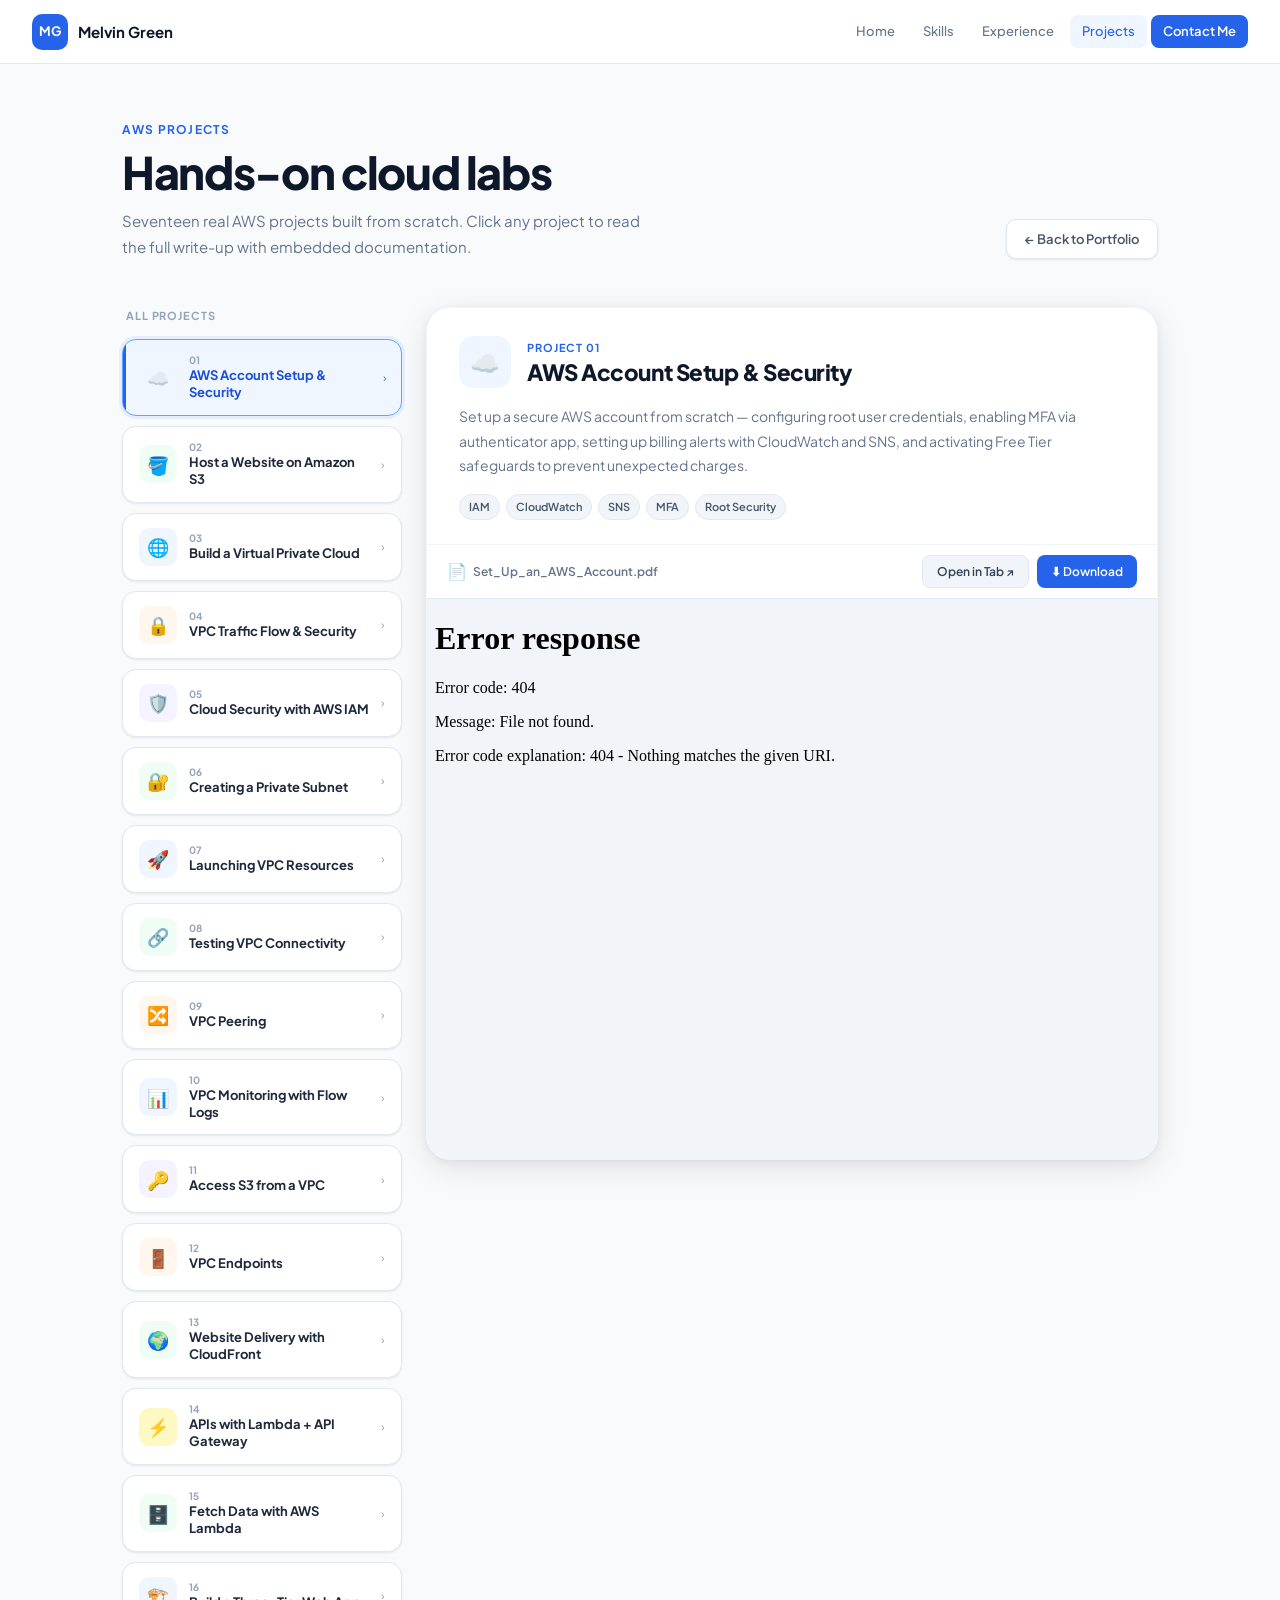
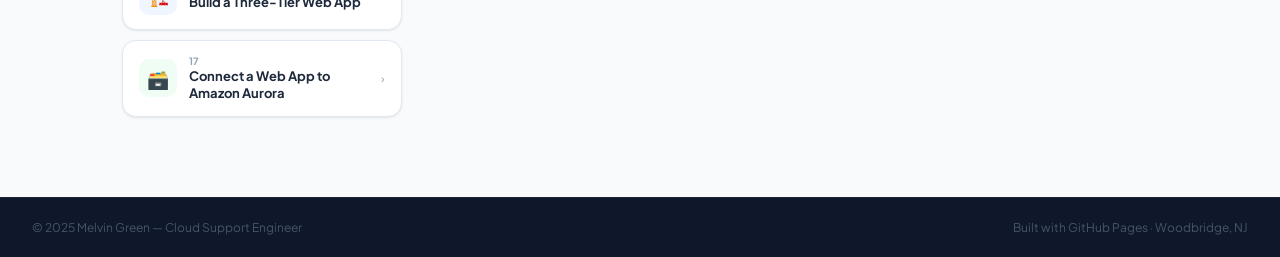
==== projects.html @ 497a045c "Update projects.html" ====
<!DOCTYPE html>
<html lang="en">
<head>
<meta charset="UTF-8">
<meta name="viewport" content="width=device-width, initial-scale=1.0">
<title>Projects — Melvin Green | Cloud Support Engineer</title>
<link rel="preconnect" href="https://fonts.googleapis.com">
<link href="https://fonts.googleapis.com/css2?family=Plus+Jakarta+Sans:wght@300;400;500;600;700;800&display=swap" rel="stylesheet">
<style>
  :root {
    --blue-50:  #EFF6FF;
    --blue-100: #DBEAFE;
    --blue-200: #BFDBFE;
    --blue-400: #60A5FA;
    --blue-500: #3B82F6;
    --blue-600: #2563EB;
    --blue-700: #1D4ED8;
    --gray-50:  #F8FAFC;
    --gray-100: #F1F5F9;
    --gray-200: #E2E8F0;
    --gray-300: #CBD5E1;
    --gray-400: #94A3B8;
    --gray-500: #64748B;
    --gray-600: #475569;
    --gray-700: #334155;
    --gray-800: #1E293B;
    --gray-900: #0F172A;
    --white:    #FFFFFF;
    --shadow-sm: 0 1px 3px rgba(0,0,0,0.06), 0 1px 2px rgba(0,0,0,0.04);
    --shadow-md: 0 4px 16px rgba(0,0,0,0.08), 0 2px 4px rgba(0,0,0,0.04);
    --shadow-lg: 0 8px 32px rgba(0,0,0,0.10), 0 2px 8px rgba(0,0,0,0.05);
  }
  * { box-sizing: border-box; margin: 0; padding: 0; }
  html { scroll-behavior: smooth; }
  body { font-family: 'Plus Jakarta Sans', sans-serif; background: var(--gray-50); color: var(--gray-800); font-size: 16px; line-height: 1.6; }

  /* ── NAV (identical to index) ── */
  nav {
    background: rgba(255,255,255,0.9);
    backdrop-filter: blur(12px);
    border-bottom: 1px solid var(--gray-200);
    position: sticky; top: 0; z-index: 100;
    padding: 0 2rem; height: 64px;
    display: flex; align-items: center; justify-content: space-between;
  }
  .nav-brand { display: flex; align-items: center; gap: 10px; text-decoration: none; }
  .nav-avatar { width: 36px; height: 36px; background: var(--blue-600); border-radius: 10px; display: flex; align-items: center; justify-content: center; font-size: 13px; font-weight: 700; color: #fff; }
  .nav-name { font-size: 15px; font-weight: 700; color: var(--gray-900); }
  .nav-links { display: flex; align-items: center; gap: 4px; }
  .nav-links a { font-size: 13px; font-weight: 500; color: var(--gray-500); text-decoration: none; padding: 6px 12px; border-radius: 8px; transition: all 0.15s; }
  .nav-links a:hover { color: var(--gray-900); background: var(--gray-100); }
  .nav-links a.active { color: var(--blue-600); background: var(--blue-50); }
  .nav-cta { background: var(--blue-600) !important; color: #fff !important; font-weight: 600 !important; }
  .nav-cta:hover { background: var(--blue-700) !important; }

  /* ── PAGE HEADER ── */
  .page-header {
    max-width: 1100px; margin: 0 auto; padding: 56px 2rem 48px;
    display: flex; align-items: flex-end; justify-content: space-between; gap: 2rem; flex-wrap: wrap;
  }
  .page-header-left {}
  .eyebrow { font-size: 12px; font-weight: 700; color: var(--blue-600); text-transform: uppercase; letter-spacing: 0.1em; margin-bottom: 8px; }
  .page-title { font-size: clamp(2rem, 4vw, 2.8rem); font-weight: 800; color: var(--gray-900); letter-spacing: -0.03em; line-height: 1.1; margin-bottom: 12px; }
  .page-sub { font-size: 15px; color: var(--gray-500); max-width: 520px; line-height: 1.7; }
  .back-btn { display: inline-flex; align-items: center; gap: 7px; font-size: 13px; font-weight: 600; color: var(--gray-600); text-decoration: none; padding: 9px 18px; border-radius: 10px; border: 1.5px solid var(--gray-200); background: var(--white); box-shadow: var(--shadow-sm); transition: all 0.15s; white-space: nowrap; }
  .back-btn:hover { border-color: var(--gray-300); transform: translateY(-1px); }

  /* ── PROJECT SIDEBAR + VIEWER LAYOUT ── */
  .projects-layout {
    max-width: 1100px; margin: 0 auto; padding: 0 2rem 80px;
    display: grid; grid-template-columns: 280px 1fr; gap: 24px; align-items: start;
  }

  /* ── SIDEBAR ── */
  .sidebar { position: sticky; top: 80px; display: flex; flex-direction: column; gap: 10px; }
  .sidebar-label { font-size: 11px; font-weight: 700; color: var(--gray-400); text-transform: uppercase; letter-spacing: 0.08em; padding: 0 4px; margin-bottom: 4px; }

  .proj-btn {
    display: flex; align-items: center; gap: 12px;
    background: var(--white); border: 1.5px solid var(--gray-200);
    border-radius: 14px; padding: 14px 16px; cursor: pointer;
    transition: all 0.2s; text-align: left; font-family: inherit;
    box-shadow: var(--shadow-sm); position: relative; overflow: hidden;
  }
  .proj-btn::before {
    content: ''; position: absolute; left: 0; top: 0; bottom: 0; width: 3px;
    background: var(--blue-600); border-radius: 0 2px 2px 0;
    transform: scaleX(0); transform-origin: left; transition: transform 0.2s;
  }
  .proj-btn:hover { border-color: var(--blue-200); box-shadow: var(--shadow-md); transform: translateX(2px); }
  .proj-btn:hover::before { transform: scaleX(1); }
  .proj-btn.active { border-color: var(--blue-400); background: var(--blue-50); box-shadow: 0 0 0 3px rgba(37,99,235,0.08); }
  .proj-btn.active::before { transform: scaleX(1); }

  .proj-btn-icon { width: 38px; height: 38px; border-radius: 10px; display: flex; align-items: center; justify-content: center; font-size: 18px; flex-shrink: 0; }
  .proj-btn-text { flex: 1; min-width: 0; }
  .proj-btn-num { font-size: 10px; font-weight: 700; color: var(--gray-400); margin-bottom: 1px; }
  .proj-btn-title { font-size: 13px; font-weight: 700; color: var(--gray-800); line-height: 1.3; }
  .proj-btn.active .proj-btn-title { color: var(--blue-700); }
  .proj-btn-arrow { font-size: 12px; color: var(--gray-400); flex-shrink: 0; transition: transform 0.2s; }
  .proj-btn.active .proj-btn-arrow { color: var(--blue-500); transform: translateX(2px); }

  /* ── MAIN VIEWER PANEL ── */
  .viewer-panel {
    background: var(--white); border-radius: 24px;
    border: 1px solid var(--gray-100); box-shadow: var(--shadow-lg);
    overflow: hidden; min-height: 700px;
    display: flex; flex-direction: column;
  }

  /* Project detail views — all hidden by default */
  .project-view { display: none; flex-direction: column; flex: 1; animation: fadeIn 0.3s ease; }
  .project-view.visible { display: flex; }
  @keyframes fadeIn { from { opacity:0; transform: translateY(8px); } to { opacity:1; transform: translateY(0); } }

  .pv-header { padding: 28px 32px 24px; border-bottom: 1px solid var(--gray-100); }
  .pv-top { display: flex; align-items: center; gap: 16px; margin-bottom: 16px; }
  .pv-icon { width: 52px; height: 52px; border-radius: 14px; display: flex; align-items: center; justify-content: center; font-size: 24px; flex-shrink: 0; }
  .pv-meta {}
  .pv-num { font-size: 11px; font-weight: 700; color: var(--blue-600); text-transform: uppercase; letter-spacing: 0.08em; margin-bottom: 3px; }
  .pv-title { font-size: 1.4rem; font-weight: 800; color: var(--gray-900); letter-spacing: -0.02em; line-height: 1.2; }
  .pv-desc { font-size: 14px; color: var(--gray-500); line-height: 1.75; margin-bottom: 16px; max-width: 680px; }
  .pv-tags { display: flex; flex-wrap: wrap; gap: 6px; }
  .tag { font-size: 11px; font-weight: 600; padding: 3px 9px; border-radius: 99px; background: var(--gray-100); color: var(--gray-600); border: 1px solid var(--gray-200); }

  /* PDF viewer */
  .pv-pdf-wrap {
    flex: 1; display: flex; flex-direction: column;
    background: var(--gray-100); position: relative;
  }
  .pv-pdf-toolbar {
    display: flex; align-items: center; justify-content: space-between;
    padding: 10px 20px; background: var(--white); border-bottom: 1px solid var(--gray-200);
    gap: 12px; flex-wrap: wrap;
  }
  .pv-pdf-filename { font-size: 12px; font-weight: 600; color: var(--gray-500); display: flex; align-items: center; gap: 6px; }
  .pv-pdf-filename span { font-size: 16px; }
  .pv-pdf-actions { display: flex; gap: 8px; }
  .pdf-action-btn {
    display: inline-flex; align-items: center; gap: 5px; font-size: 12px; font-weight: 600;
    padding: 6px 14px; border-radius: 8px; text-decoration: none; transition: all 0.15s;
    font-family: inherit; cursor: pointer; border: none;
  }
  .btn-download { background: var(--blue-600); color: #fff; }
  .btn-download:hover { background: var(--blue-700); }
  .btn-open { background: var(--gray-100); color: var(--gray-700); border: 1.5px solid var(--gray-200); }
  .btn-open:hover { background: var(--gray-200); }

  .pdf-embed-wrap { flex: 1; position: relative; min-height: 560px; }
  .pdf-embed-wrap iframe {
    position: absolute; inset: 0; width: 100%; height: 100%;
    border: none; display: block;
  }

  /* Fallback for browsers that block embedded PDFs */
  .pdf-fallback {
    display: none; flex-direction: column; align-items: center; justify-content: center;
    text-align: center; padding: 60px 40px; gap: 16px; height: 100%;
  }
  .pdf-fallback-icon { font-size: 48px; margin-bottom: 8px; }
  .pdf-fallback h4 { font-size: 16px; font-weight: 700; color: var(--gray-800); }
  .pdf-fallback p { font-size: 13px; color: var(--gray-500); max-width: 300px; line-height: 1.6; }

  /* ── FOOTER ── */
  footer { background: var(--gray-900); border-top: 1px solid rgba(255,255,255,0.06); padding: 20px 2rem; display: flex; justify-content: space-between; align-items: center; }
  footer p { font-size: 12px; color: #475569; }

  /* ── RESPONSIVE ── */
  @media (max-width: 820px) {
    nav { padding: 0 1rem; }
    .nav-links a:not(.nav-cta) { display: none; }
    .page-header { padding: 40px 1.25rem 32px; }
    .projects-layout { grid-template-columns: 1fr; padding: 0 1.25rem 64px; }
    .sidebar { position: static; flex-direction: row; flex-wrap: wrap; }
    .proj-btn { flex: 1 1 140px; }
    .pv-header { padding: 20px 20px 16px; }
    .pv-pdf-toolbar { padding: 8px 12px; }
    footer { flex-direction: column; gap: 6px; text-align: center; }
  }
</style>
</head>
<body>

<!-- NAV -->
<nav>
  <a href="index.html" class="nav-brand">
    <div class="nav-avatar">MG</div>
    <span class="nav-name">Melvin Green</span>
  </a>
  <div class="nav-links">
    <a href="index.html">Home</a>
    <a href="index.html#skills">Skills</a>
    <a href="index.html#experience">Experience</a>
    <a href="projects.html" class="active">Projects</a>
    <a href="index.html#contact" class="nav-cta">Contact Me</a>
  </div>
</nav>

<!-- PAGE HEADER -->
<div class="page-header">
  <div class="page-header-left">
    <div class="eyebrow">AWS Projects</div>
    <h1 class="page-title">Hands-on cloud labs</h1>
    <p class="page-sub">Seventeen real AWS projects built from scratch. Click any project to read the full write-up with embedded documentation.</p>
  </div>
  <a href="index.html" class="back-btn">← Back to Portfolio</a>
</div>

<!-- MAIN LAYOUT -->
<div class="projects-layout">

  <!-- SIDEBAR -->
  <aside class="sidebar">
    <div class="sidebar-label">All Projects</div>

    <button class="proj-btn active" onclick="showProject('p1', this)">
      <div class="proj-btn-icon" style="background:#EFF6FF;">☁️</div>
      <div class="proj-btn-text">
        <div class="proj-btn-num">01</div>
        <div class="proj-btn-title">AWS Account Setup &amp; Security</div>
      </div>
      <span class="proj-btn-arrow">›</span>
    </button>

    <button class="proj-btn" onclick="showProject('p2', this)">
      <div class="proj-btn-icon" style="background:#F0FDF4;">🪣</div>
      <div class="proj-btn-text">
        <div class="proj-btn-num">02</div>
        <div class="proj-btn-title">Host a Website on Amazon S3</div>
      </div>
      <span class="proj-btn-arrow">›</span>
    </button>

    <button class="proj-btn" onclick="showProject('p3', this)">
      <div class="proj-btn-icon" style="background:#EFF6FF;">🌐</div>
      <div class="proj-btn-text">
        <div class="proj-btn-num">03</div>
        <div class="proj-btn-title">Build a Virtual Private Cloud</div>
      </div>
      <span class="proj-btn-arrow">›</span>
    </button>

    <button class="proj-btn" onclick="showProject('p4', this)">
      <div class="proj-btn-icon" style="background:#FFF7ED;">🔒</div>
      <div class="proj-btn-text">
        <div class="proj-btn-num">04</div>
        <div class="proj-btn-title">VPC Traffic Flow &amp; Security</div>
      </div>
      <span class="proj-btn-arrow">›</span>
    </button>

    <button class="proj-btn" onclick="showProject('p5', this)">
      <div class="proj-btn-icon" style="background:#F5F3FF;">🛡️</div>
      <div class="proj-btn-text">
        <div class="proj-btn-num">05</div>
        <div class="proj-btn-title">Cloud Security with AWS IAM</div>
      </div>
      <span class="proj-btn-arrow">›</span>
    </button>

    <button class="proj-btn" onclick="showProject('p6', this)">
      <div class="proj-btn-icon" style="background:#F0FDF4;">🔐</div>
      <div class="proj-btn-text">
        <div class="proj-btn-num">06</div>
        <div class="proj-btn-title">Creating a Private Subnet</div>
      </div>
      <span class="proj-btn-arrow">›</span>
    </button>

    <button class="proj-btn" onclick="showProject('p7', this)">
      <div class="proj-btn-icon" style="background:#EFF6FF;">🚀</div>
      <div class="proj-btn-text">
        <div class="proj-btn-num">07</div>
        <div class="proj-btn-title">Launching VPC Resources</div>
      </div>
      <span class="proj-btn-arrow">›</span>
    </button>

    <button class="proj-btn" onclick="showProject('p8', this)">
      <div class="proj-btn-icon" style="background:#F0FDF4;">🔗</div>
      <div class="proj-btn-text">
        <div class="proj-btn-num">08</div>
        <div class="proj-btn-title">Testing VPC Connectivity</div>
      </div>
      <span class="proj-btn-arrow">›</span>
    </button>

    <button class="proj-btn" onclick="showProject('p9', this)">
      <div class="proj-btn-icon" style="background:#FFF7ED;">🔀</div>
      <div class="proj-btn-text">
        <div class="proj-btn-num">09</div>
        <div class="proj-btn-title">VPC Peering</div>
      </div>
      <span class="proj-btn-arrow">›</span>
    </button>

    <button class="proj-btn" onclick="showProject('p10', this)">
      <div class="proj-btn-icon" style="background:#EFF6FF;">📊</div>
      <div class="proj-btn-text">
        <div class="proj-btn-num">10</div>
        <div class="proj-btn-title">VPC Monitoring with Flow Logs</div>
      </div>
      <span class="proj-btn-arrow">›</span>
    </button>

    <button class="proj-btn" onclick="showProject('p11', this)">
      <div class="proj-btn-icon" style="background:#F5F3FF;">🔑</div>
      <div class="proj-btn-text">
        <div class="proj-btn-num">11</div>
        <div class="proj-btn-title">Access S3 from a VPC</div>
      </div>
      <span class="proj-btn-arrow">›</span>
    </button>

    <button class="proj-btn" onclick="showProject('p12', this)">
      <div class="proj-btn-icon" style="background:#FFF7ED;">🚪</div>
      <div class="proj-btn-text">
        <div class="proj-btn-num">12</div>
        <div class="proj-btn-title">VPC Endpoints</div>
      </div>
      <span class="proj-btn-arrow">›</span>
    </button>

    <button class="proj-btn" onclick="showProject('p13', this)">
      <div class="proj-btn-icon" style="background:#F0FDF4;">🌍</div>
      <div class="proj-btn-text">
        <div class="proj-btn-num">13</div>
        <div class="proj-btn-title">Website Delivery with CloudFront</div>
      </div>
      <span class="proj-btn-arrow">›</span>
    </button>

    <button class="proj-btn" onclick="showProject('p14', this)">
      <div class="proj-btn-icon" style="background:#FEF9C3;">⚡</div>
      <div class="proj-btn-text">
        <div class="proj-btn-num">14</div>
        <div class="proj-btn-title">APIs with Lambda + API Gateway</div>
      </div>
      <span class="proj-btn-arrow">›</span>
    </button>

    <button class="proj-btn" onclick="showProject('p15', this)">
      <div class="proj-btn-icon" style="background:#F0FDF4;">🗄️</div>
      <div class="proj-btn-text">
        <div class="proj-btn-num">15</div>
        <div class="proj-btn-title">Fetch Data with AWS Lambda</div>
      </div>
      <span class="proj-btn-arrow">›</span>
    </button>

    <button class="proj-btn" onclick="showProject('p16', this)">
      <div class="proj-btn-icon" style="background:#EFF6FF;">🏗️</div>
      <div class="proj-btn-text">
        <div class="proj-btn-num">16</div>
        <div class="proj-btn-title">Build a Three-Tier Web App</div>
      </div>
      <span class="proj-btn-arrow">›</span>
    </button>

    <button class="proj-btn" onclick="showProject('p17', this)">
      <div class="proj-btn-icon" style="background:#F0FDF4;">🗃️</div>
      <div class="proj-btn-text">
        <div class="proj-btn-num">17</div>
        <div class="proj-btn-title">Connect a Web App to Amazon Aurora</div>
      </div>
      <span class="proj-btn-arrow">›</span>
    </button>
  </aside>

  <!-- VIEWER PANEL -->
  <main class="viewer-panel">

    <!-- PROJECT 1 -->
    <div class="project-view visible" id="p1">
      <div class="pv-header">
        <div class="pv-top">
          <div class="pv-icon" style="background:#EFF6FF;">☁️</div>
          <div class="pv-meta">
            <div class="pv-num">Project 01</div>
            <div class="pv-title">AWS Account Setup &amp; Security</div>
          </div>
        </div>
        <p class="pv-desc">Set up a secure AWS account from scratch — configuring root user credentials, enabling MFA via authenticator app, setting up billing alerts with CloudWatch and SNS, and activating Free Tier safeguards to prevent unexpected charges.</p>
        <div class="pv-tags">
          <span class="tag">IAM</span><span class="tag">CloudWatch</span><span class="tag">SNS</span><span class="tag">MFA</span><span class="tag">Root Security</span>
        </div>
      </div>
      <div class="pv-pdf-wrap">
        <div class="pv-pdf-toolbar">
          <div class="pv-pdf-filename"><span>📄</span> Set_Up_an_AWS_Account.pdf</div>
          <div class="pv-pdf-actions">
            <a class="pdf-action-btn btn-open" href="projects/Set_Up_an_AWS_Account.pdf" target="_blank">Open in Tab ↗</a>
            <a class="pdf-action-btn btn-download" href="projects/Set_Up_an_AWS_Account.pdf" download>⬇ Download</a>
          </div>
        </div>
        <div class="pdf-embed-wrap">
          <iframe src="projects/Set_Up_an_AWS_Account.pdf" title="AWS Account Setup PDF"></iframe>
        </div>
      </div>
    </div>

    <!-- PROJECT 2 -->
    <div class="project-view" id="p2">
      <div class="pv-header">
        <div class="pv-top">
          <div class="pv-icon" style="background:#F0FDF4;">🪣</div>
          <div class="pv-meta">
            <div class="pv-num">Project 02</div>
            <div class="pv-title">Host a Website on Amazon S3</div>
          </div>
        </div>
        <p class="pv-desc">Deployed a static website to Amazon S3, configuring bucket policies, ACLs, and public access settings. Troubleshot and resolved a 403 Forbidden error by correctly managing object-level permissions alongside bucket-level settings.</p>
        <div class="pv-tags">
          <span class="tag">S3</span><span class="tag">Bucket Policies</span><span class="tag">ACLs</span><span class="tag">Static Hosting</span>
        </div>
      </div>
      <div class="pv-pdf-wrap">
        <div class="pv-pdf-toolbar">
          <div class="pv-pdf-filename"><span>📄</span> Host_a_Website_on_Amazon_S3.pdf</div>
          <div class="pv-pdf-actions">
            <a class="pdf-action-btn btn-open" href="projects/Host_a_Website_on_Amazon_S3.pdf" target="_blank">Open in Tab ↗</a>
            <a class="pdf-action-btn btn-download" href="projects/Host_a_Website_on_Amazon_S3.pdf" download>⬇ Download</a>
          </div>
        </div>
        <div class="pdf-embed-wrap">
          <iframe src="projects/Host_a_Website_on_Amazon_S3.pdf" title="S3 Static Website PDF"></iframe>
        </div>
      </div>
    </div>

    <!-- PROJECT 3 -->
    <div class="project-view" id="p3">
      <div class="pv-header">
        <div class="pv-top">
          <div class="pv-icon" style="background:#EFF6FF;">🌐</div>
          <div class="pv-meta">
            <div class="pv-num">Project 03</div>
            <div class="pv-title">Build a Virtual Private Cloud (VPC)</div>
          </div>
        </div>
        <p class="pv-desc">Built an Amazon VPC from scratch — defining CIDR blocks, creating public and private subnets, attaching an Internet Gateway, and configuring route tables. Also used AWS CloudShell and CLI to create resources programmatically.</p>
        <div class="pv-tags">
          <span class="tag">VPC</span><span class="tag">Subnets</span><span class="tag">Internet Gateway</span><span class="tag">Route Tables</span><span class="tag">AWS CLI</span>
        </div>
      </div>
      <div class="pv-pdf-wrap">
        <div class="pv-pdf-toolbar">
          <div class="pv-pdf-filename"><span>📄</span> Build_a_Virtual_Private_Cloud__VPC_.pdf</div>
          <div class="pv-pdf-actions">
            <a class="pdf-action-btn btn-open" href="projects/Build_a_Virtual_Private_Cloud__VPC_.pdf" target="_blank">Open in Tab ↗</a>
            <a class="pdf-action-btn btn-download" href="projects/Build_a_Virtual_Private_Cloud__VPC_.pdf" download>⬇ Download</a>
          </div>
        </div>
        <div class="pdf-embed-wrap">
          <iframe src="projects/Build_a_Virtual_Private_Cloud__VPC_.pdf" title="VPC Build PDF"></iframe>
        </div>
      </div>
    </div>

    <!-- PROJECT 4 -->
    <div class="project-view" id="p4">
      <div class="pv-header">
        <div class="pv-top">
          <div class="pv-icon" style="background:#FFF7ED;">🔒</div>
          <div class="pv-meta">
            <div class="pv-num">Project 04</div>
            <div class="pv-title">VPC Traffic Flow &amp; Security</div>
          </div>
        </div>
        <p class="pv-desc">Configured Security Groups and Network ACLs to control inbound and outbound traffic. Implemented layered security at both resource and subnet levels, and deployed resources across multiple regions to explore EC2 Global View.</p>
        <div class="pv-tags">
          <span class="tag">Security Groups</span><span class="tag">Network ACLs</span><span class="tag">Multi-Region</span><span class="tag">EC2 Global View</span>
        </div>
      </div>
      <div class="pv-pdf-wrap">
        <div class="pv-pdf-toolbar">
          <div class="pv-pdf-filename"><span>📄</span> VPC_Traffic_Flow_and_Security.pdf</div>
          <div class="pv-pdf-actions">
            <a class="pdf-action-btn btn-open" href="projects/VPC_Traffic_Flow_and_Security.pdf" target="_blank">Open in Tab ↗</a>
            <a class="pdf-action-btn btn-download" href="projects/VPC_Traffic_Flow_and_Security.pdf" download>⬇ Download</a>
          </div>
        </div>
        <div class="pdf-embed-wrap">
          <iframe src="projects/VPC_Traffic_Flow_and_Security.pdf" title="VPC Traffic Flow PDF"></iframe>
        </div>
      </div>
    </div>

    <!-- PROJECT 5 -->
    <div class="project-view" id="p5">
      <div class="pv-header">
        <div class="pv-top">
          <div class="pv-icon" style="background:#F5F3FF;">🛡️</div>
          <div class="pv-meta">
            <div class="pv-num">Project 05</div>
            <div class="pv-title">Cloud Security with AWS IAM</div>
          </div>
        </div>
        <p class="pv-desc">Built a real-world IAM access control setup — creating users, user groups, and a multi-statement JSON policy restricting interns to development EC2 instances only. Verified using live testing and the IAM Policy Simulator.</p>
        <div class="pv-tags">
          <span class="tag">IAM</span><span class="tag">EC2</span><span class="tag">JSON Policies</span><span class="tag">User Groups</span><span class="tag">Policy Simulator</span><span class="tag">Resource Tagging</span>
        </div>
      </div>
      <div class="pv-pdf-wrap">
        <div class="pv-pdf-toolbar">
          <div class="pv-pdf-filename"><span>📄</span> Cloud_Security_with_AWS_IAM.pdf</div>
          <div class="pv-pdf-actions">
            <a class="pdf-action-btn btn-open" href="projects/Cloud_Security_with_AWS_IAM.pdf" target="_blank">Open in Tab ↗</a>
            <a class="pdf-action-btn btn-download" href="projects/Cloud_Security_with_AWS_IAM.pdf" download>⬇ Download</a>
          </div>
        </div>
        <div class="pdf-embed-wrap">
          <iframe src="projects/Cloud_Security_with_AWS_IAM.pdf" title="AWS IAM PDF"></iframe>
        </div>
      </div>
    </div>

    <!-- PROJECT 6 -->
    <div class="project-view" id="p6">
      <div class="pv-header">
        <div class="pv-top">
          <div class="pv-icon" style="background:#F0FDF4;">🔐</div>
          <div class="pv-meta">
            <div class="pv-num">Project 06</div>
            <div class="pv-title">Creating a Private Subnet</div>
          </div>
        </div>
        <p class="pv-desc">Built a private subnet inside an Amazon VPC, configured a dedicated route table with no internet gateway route, and set up a custom Network ACL that denies all inbound and outbound traffic to fully isolate the subnet from the internet.</p>
        <div class="pv-tags">
          <span class="tag">VPC</span><span class="tag">Private Subnet</span><span class="tag">Route Tables</span><span class="tag">Network ACLs</span>
        </div>
      </div>
      <div class="pv-pdf-wrap">
        <div class="pv-pdf-toolbar">
          <div class="pv-pdf-filename"><span>📄</span> Creating_a_Private_Subnet.pdf</div>
          <div class="pv-pdf-actions">
            <a class="pdf-action-btn btn-open" href="projects/Creating_a_Private_Subnet.pdf" target="_blank">Open in Tab ↗</a>
            <a class="pdf-action-btn btn-download" href="projects/Creating_a_Private_Subnet.pdf" download>⬇ Download</a>
          </div>
        </div>
        <div class="pdf-embed-wrap">
          <iframe src="projects/Creating_a_Private_Subnet.pdf" title="Creating a Private Subnet PDF"></iframe>
        </div>
      </div>
    </div>

    <!-- PROJECT 7 -->
    <div class="project-view" id="p7">
      <div class="pv-header">
        <div class="pv-top">
          <div class="pv-icon" style="background:#EFF6FF;">🚀</div>
          <div class="pv-meta">
            <div class="pv-num">Project 07</div>
            <div class="pv-title">Launching VPC Resources</div>
          </div>
        </div>
        <p class="pv-desc">Launched public and private EC2 instances inside a VPC, configured key pairs for secure SSH access, set up dedicated security groups for each server, and used the "VPC and more" option to rapidly deploy a full VPC infrastructure including subnets, route tables, and internet gateways.</p>
        <div class="pv-tags">
          <span class="tag">VPC</span><span class="tag">EC2</span><span class="tag">SSH</span><span class="tag">Key Pairs</span><span class="tag">Security Groups</span><span class="tag">NAT Gateway</span>
        </div>
      </div>
      <div class="pv-pdf-wrap">
        <div class="pv-pdf-toolbar">
          <div class="pv-pdf-filename"><span>📄</span> Launching_VPC_Resources.pdf</div>
          <div class="pv-pdf-actions">
            <a class="pdf-action-btn btn-open" href="projects/Launching_VPC_Resources.pdf" target="_blank">Open in Tab ↗</a>
            <a class="pdf-action-btn btn-download" href="projects/Launching_VPC_Resources.pdf" download>⬇ Download</a>
          </div>
        </div>
        <div class="pdf-embed-wrap">
          <iframe src="projects/Launching_VPC_Resources.pdf" title="Launching VPC Resources PDF"></iframe>
        </div>
      </div>
    </div>

    <!-- PROJECT 8 -->
    <div class="project-view" id="p8">
      <div class="pv-header">
        <div class="pv-top">
          <div class="pv-icon" style="background:#F0FDF4;">🔗</div>
          <div class="pv-meta">
            <div class="pv-num">Project 08</div>
            <div class="pv-title">Testing VPC Connectivity</div>
          </div>
        </div>
        <p class="pv-desc">Launched public and private EC2 instances, connected via EC2 Instance Connect, and tested connectivity using ping and curl. Troubleshot ICMP traffic issues by updating Network ACLs and security group rules to allow communication between servers.</p>
        <div class="pv-tags">
          <span class="tag">VPC</span><span class="tag">EC2</span><span class="tag">Ping</span><span class="tag">Curl</span><span class="tag">ICMP</span><span class="tag">Network ACLs</span>
        </div>
      </div>
      <div class="pv-pdf-wrap">
        <div class="pv-pdf-toolbar">
          <div class="pv-pdf-filename"><span>📄</span> Testing_vpc_connectivity.pdf</div>
          <div class="pv-pdf-actions">
            <a class="pdf-action-btn btn-open" href="projects/Testing_vpc_connectivity.pdf" target="_blank">Open in Tab ↗</a>
            <a class="pdf-action-btn btn-download" href="projects/Testing_vpc_connectivity.pdf" download>⬇ Download</a>
          </div>
        </div>
        <div class="pdf-embed-wrap">
          <iframe src="projects/Testing_vpc_connectivity.pdf" title="Testing VPC Connectivity PDF"></iframe>
        </div>
      </div>
    </div>

    <!-- PROJECT 9 -->
    <div class="project-view" id="p9">
      <div class="pv-header">
        <div class="pv-top">
          <div class="pv-icon" style="background:#FFF7ED;">🔀</div>
          <div class="pv-meta">
            <div class="pv-num">Project 09</div>
            <div class="pv-title">VPC Peering</div>
          </div>
        </div>
        <p class="pv-desc">Built a multi-VPC architecture by creating two VPCs with unique CIDR blocks, establishing a peering connection, updating route tables on both sides, and validating connectivity using ping. Troubleshot EC2 Instance Connect errors by assigning Elastic IP addresses and resolved ping failures by enabling ICMP traffic in security groups.</p>
        <div class="pv-tags">
          <span class="tag">VPC Peering</span><span class="tag">Elastic IP</span><span class="tag">ICMP</span><span class="tag">Route Tables</span><span class="tag">EC2</span>
        </div>
      </div>
      <div class="pv-pdf-wrap">
        <div class="pv-pdf-toolbar">
          <div class="pv-pdf-filename"><span>📄</span> vpc_peering.pdf</div>
          <div class="pv-pdf-actions">
            <a class="pdf-action-btn btn-open" href="projects/vpc_peering.pdf" target="_blank">Open in Tab ↗</a>
            <a class="pdf-action-btn btn-download" href="projects/vpc_peering.pdf" download>⬇ Download</a>
          </div>
        </div>
        <div class="pdf-embed-wrap">
          <iframe src="projects/vpc_peering.pdf" title="VPC Peering PDF"></iframe>
        </div>
      </div>
    </div>

    <!-- PROJECT 10 -->
    <div class="project-view" id="p10">
      <div class="pv-header">
        <div class="pv-top">
          <div class="pv-icon" style="background:#EFF6FF;">📊</div>
          <div class="pv-meta">
            <div class="pv-num">Project 10</div>
            <div class="pv-title">VPC Monitoring with Flow Logs</div>
          </div>
        </div>
        <p class="pv-desc">Set up VPC Flow Logs to monitor network traffic across two peered VPCs, configured IAM policies and roles to allow log delivery to CloudWatch, troubleshot connectivity issues using ping, and analyzed traffic data using CloudWatch Logs Insights queries.</p>
        <div class="pv-tags">
          <span class="tag">VPC Flow Logs</span><span class="tag">CloudWatch</span><span class="tag">IAM Roles</span><span class="tag">Logs Insights</span><span class="tag">VPC Peering</span>
        </div>
      </div>
      <div class="pv-pdf-wrap">
        <div class="pv-pdf-toolbar">
          <div class="pv-pdf-filename"><span>📄</span> vpc_monitoring_with_flow_logs.pdf</div>
          <div class="pv-pdf-actions">
            <a class="pdf-action-btn btn-open" href="projects/vpc_monitoring_with_flow_logs.pdf" target="_blank">Open in Tab ↗</a>
            <a class="pdf-action-btn btn-download" href="projects/vpc_monitoring_with_flow_logs.pdf" download>⬇ Download</a>
          </div>
        </div>
        <div class="pdf-embed-wrap">
          <iframe src="projects/vpc_monitoring_with_flow_logs.pdf" title="VPC Monitoring with Flow Logs PDF"></iframe>
        </div>
      </div>
    </div>

    <!-- PROJECT 11 -->
    <div class="project-view" id="p11">
      <div class="pv-header">
        <div class="pv-top">
          <div class="pv-icon" style="background:#F5F3FF;">🔑</div>
          <div class="pv-meta">
            <div class="pv-num">Project 11</div>
            <div class="pv-title">Access S3 from a VPC</div>
          </div>
        </div>
        <p class="pv-desc">Launched a VPC with a public subnet and EC2 instance, configured AWS CLI access keys to authenticate the instance against AWS, and used CLI commands to list, upload, and verify objects in an S3 bucket — demonstrating how compute resources inside a VPC securely interact with storage outside it.</p>
        <div class="pv-tags">
          <span class="tag">VPC</span><span class="tag">EC2</span><span class="tag">S3</span><span class="tag">AWS CLI</span><span class="tag">Access Keys</span><span class="tag">IAM Roles</span>
        </div>
      </div>
      <div class="pv-pdf-wrap">
        <div class="pv-pdf-toolbar">
          <div class="pv-pdf-filename"><span>📄</span> access_s3_from_a_vpc.pdf</div>
          <div class="pv-pdf-actions">
            <a class="pdf-action-btn btn-open" href="projects/access_s3_from_a_vpc.pdf" target="_blank">Open in Tab ↗</a>
            <a class="pdf-action-btn btn-download" href="projects/access_s3_from_a_vpc.pdf" download>⬇ Download</a>
          </div>
        </div>
        <div class="pdf-embed-wrap">
          <iframe src="projects/access_s3_from_a_vpc.pdf" title="Access S3 from a VPC PDF"></iframe>
        </div>
      </div>
    </div>


    <!-- PROJECT 12 -->
    <div class="project-view" id="p12">
      <div class="pv-header">
        <div class="pv-top">
          <div class="pv-icon" style="background:#FFF7ED;">🚪</div>
          <div class="pv-meta">
            <div class="pv-num">Project 12</div>
            <div class="pv-title">VPC Endpoints</div>
          </div>
        </div>
        <p class="pv-desc">Created an S3 Gateway Endpoint to give an EC2 instance private access to an S3 bucket without routing through the internet gateway, then enforced that boundary with a bucket policy scoped to the endpoint's ID. Updated the route table to direct S3 traffic to the endpoint and validated enforcement by toggling the endpoint policy between Allow and Deny.</p>
        <div class="pv-tags">
          <span class="tag">VPC Endpoints</span><span class="tag">Gateway Endpoint</span><span class="tag">S3</span><span class="tag">Bucket Policies</span><span class="tag">Endpoint Policies</span><span class="tag">Route Tables</span>
        </div>
      </div>
      <div class="pv-pdf-wrap">
        <div class="pv-pdf-toolbar">
          <div class="pv-pdf-filename"><span>📄</span> vpc_endpoints.pdf</div>
          <div class="pv-pdf-actions">
            <a class="pdf-action-btn btn-open" href="projects/vpc_endpoints.pdf" target="_blank">Open in Tab ↗</a>
            <a class="pdf-action-btn btn-download" href="projects/vpc_endpoints.pdf" download>⬇ Download</a>
          </div>
        </div>
        <div class="pdf-embed-wrap">
          <iframe src="projects/vpc_endpoints.pdf" title="VPC Endpoints PDF"></iframe>
        </div>
      </div>
    </div>

    <!-- PROJECT 13 -->
    <div class="project-view" id="p13">
      <div class="pv-header">
        <div class="pv-top">
          <div class="pv-icon" style="background:#F0FDF4;">🌍</div>
          <div class="pv-meta">
            <div class="pv-num">Project 13</div>
            <div class="pv-title">Website Delivery with CloudFront</div>
          </div>
        </div>
        <p class="pv-desc">Deployed a static website to S3 and distributed it globally using Amazon CloudFront. Configured a CloudFront distribution with an S3 origin, set up Origin Access Control (OAC) to keep the bucket private while allowing CloudFront access, and compared load times and security between direct S3 hosting and CloudFront delivery.</p>
        <div class="pv-tags">
          <span class="tag">CloudFront</span><span class="tag">S3</span><span class="tag">CDN</span><span class="tag">OAC</span><span class="tag">Distributions</span><span class="tag">Static Hosting</span>
        </div>
      </div>
      <div class="pv-pdf-wrap">
        <div class="pv-pdf-toolbar">
          <div class="pv-pdf-filename"><span>📄</span> website_delivery_with_cloudfront.pdf</div>
          <div class="pv-pdf-actions">
            <a class="pdf-action-btn btn-open" href="projects/website_delivery_with_cloudfront.pdf" target="_blank">Open in Tab ↗</a>
            <a class="pdf-action-btn btn-download" href="projects/website_delivery_with_cloudfront.pdf" download>⬇ Download</a>
          </div>
        </div>
        <div class="pdf-embed-wrap">
          <iframe src="projects/website_delivery_with_cloudfront.pdf" title="Website Delivery with CloudFront PDF"></iframe>
        </div>
      </div>
    </div>


    <!-- PROJECT 14 -->
    <div class="project-view" id="p14">
      <div class="pv-header">
        <div class="pv-top">
          <div class="pv-icon" style="background:#FEF9C3;">⚡</div>
          <div class="pv-meta">
            <div class="pv-num">Project 14</div>
            <div class="pv-title">APIs with Lambda + API Gateway</div>
          </div>
        </div>
        <p class="pv-desc">Built the logic tier of a three-tier architecture by writing a Lambda function to retrieve user data from DynamoDB, then exposed it via a REST API in Amazon API Gateway. Configured a GET method with Lambda proxy integration, deployed to a Prod stage, and wrote and published OpenAPI documentation for the API.</p>
        <div class="pv-tags">
          <span class="tag">Lambda</span><span class="tag">API Gateway</span><span class="tag">REST API</span><span class="tag">Serverless</span><span class="tag">DynamoDB</span><span class="tag">OpenAPI</span>
        </div>
      </div>
      <div class="pv-pdf-wrap">
        <div class="pv-pdf-toolbar">
          <div class="pv-pdf-filename"><span>📄</span> apis_with_lambda_api_gateway.pdf</div>
          <div class="pv-pdf-actions">
            <a class="pdf-action-btn btn-open" href="projects/apis_with_lambda_api_gateway.pdf" target="_blank">Open in Tab ↗</a>
            <a class="pdf-action-btn btn-download" href="projects/apis_with_lambda_api_gateway.pdf" download>⬇ Download</a>
          </div>
        </div>
        <div class="pdf-embed-wrap">
          <iframe src="projects/apis_with_lambda_api_gateway.pdf" title="APIs with Lambda + API Gateway PDF"></iframe>
        </div>
      </div>
    </div>


    <!-- PROJECT 15 -->
    <div class="project-view" id="p15">
      <div class="pv-header">
        <div class="pv-top">
          <div class="pv-icon" style="background:#F0FDF4;">🗄️</div>
          <div class="pv-meta">
            <div class="pv-num">Project 15</div>
            <div class="pv-title">Fetch Data with AWS Lambda</div>
          </div>
        </div>
        <p class="pv-desc">Set up a DynamoDB table as the data tier of a three-tier architecture, then wrote a Lambda function using the AWS SDK to query it by userId. Debugged an IAM Access Denied error by reading the error message to identify the missing permission, chose AmazonDynamoDBReadOnlyAccess over broader policies, and then hardened security further by writing a custom inline policy scoped to a single table.</p>
        <div class="pv-tags">
          <span class="tag">DynamoDB</span><span class="tag">Lambda</span><span class="tag">IAM</span><span class="tag">Inline Policies</span><span class="tag">Execution Roles</span><span class="tag">NoSQL</span>
        </div>
      </div>
      <div class="pv-pdf-wrap">
        <div class="pv-pdf-toolbar">
          <div class="pv-pdf-filename"><span>📄</span> fetch_data_with_aws_lambda.pdf</div>
          <div class="pv-pdf-actions">
            <a class="pdf-action-btn btn-open" href="projects/fetch_data_with_aws_lambda.pdf" target="_blank">Open in Tab ↗</a>
            <a class="pdf-action-btn btn-download" href="projects/fetch_data_with_aws_lambda.pdf" download>⬇ Download</a>
          </div>
        </div>
        <div class="pdf-embed-wrap">
          <iframe src="projects/fetch_data_with_aws_lambda.pdf" title="Fetch Data with AWS Lambda PDF"></iframe>
        </div>
      </div>
    </div>


    <!-- PROJECT 16 -->
    <div class="project-view" id="p16">
      <div class="pv-header">
        <div class="pv-top">
          <div class="pv-icon" style="background:#EFF6FF;">🏗️</div>
          <div class="pv-meta">
            <div class="pv-num">Project 16</div>
            <div class="pv-title">Build a Three-Tier Web App</div>
          </div>
        </div>
        <p class="pv-desc">Assembled all three tiers of a production-style architecture from scratch: CloudFront + S3 for the presentation tier, Lambda + API Gateway for the logic tier, and DynamoDB for the data tier. Debugged real-world issues including a script.js placeholder error and a CORS error caused by Lambda proxy integration, resolving it by scoping Access-Control-Allow-Origin to the CloudFront domain rather than using a wildcard.</p>
        <div class="pv-tags">
          <span class="tag">Three-Tier Architecture</span><span class="tag">CloudFront</span><span class="tag">S3</span><span class="tag">Lambda</span><span class="tag">API Gateway</span><span class="tag">DynamoDB</span><span class="tag">CORS</span>
        </div>
      </div>
      <div class="pv-pdf-wrap">
        <div class="pv-pdf-toolbar">
          <div class="pv-pdf-filename"><span>📄</span> building_a_tier_three_webapp.pdf</div>
          <div class="pv-pdf-actions">
            <a class="pdf-action-btn btn-open" href="projects/building_a_tier_three_webapp.pdf" target="_blank">Open in Tab ↗</a>
            <a class="pdf-action-btn btn-download" href="projects/building_a_tier_three_webapp.pdf" download>⬇ Download</a>
          </div>
        </div>
        <div class="pdf-embed-wrap">
          <iframe src="projects/building_a_tier_three_webapp.pdf" title="Build a Three-Tier Web App PDF"></iframe>
        </div>
      </div>
    </div>


    <!-- PROJECT 17 -->
    <div class="project-view" id="p17">
      <div class="pv-header">
        <div class="pv-top">
          <div class="pv-icon" style="background:#F0FDF4;">🗃️</div>
          <div class="pv-meta">
            <div class="pv-num">Project 17</div>
            <div class="pv-title">Connect a Web App to Amazon Aurora</div>
          </div>
        </div>
        <p class="pv-desc">Created an Amazon Aurora MySQL cluster and connected it to an EC2 instance acting as a web server. Learned how Aurora clusters use a primary instance and read replicas to ensure high availability, and how AWS automatically handles VPC, DB subnet group, and security group configuration when linking EC2 to RDS.</p>
        <div class="pv-tags">
          <span class="tag">Aurora</span><span class="tag">RDS</span><span class="tag">EC2</span><span class="tag">MySQL</span><span class="tag">Relational Databases</span><span class="tag">VPC</span>
        </div>
      </div>
      <div class="pv-pdf-wrap">
        <div class="pv-pdf-toolbar">
          <div class="pv-pdf-filename"><span>📄</span> connect_a_web_app_to_amazon_aurora.pdf</div>
          <div class="pv-pdf-actions">
            <a class="pdf-action-btn btn-open" href="projects/connect_a_web_app_to_amazon_aurora.pdf" target="_blank">Open in Tab ↗</a>
            <a class="pdf-action-btn btn-download" href="projects/connect_a_web_app_to_amazon_aurora.pdf" download>⬇ Download</a>
          </div>
        </div>
        <div class="pdf-embed-wrap">
          <iframe src="projects/connect_a_web_app_to_amazon_aurora.pdf" title="Connect a Web App to Amazon Aurora PDF"></iframe>
        </div>
      </div>
    </div>

  </main>
</div>

<!-- FOOTER -->
<footer>
  <p>© 2025 Melvin Green — Cloud Support Engineer</p>
  <p>Built with GitHub Pages · Woodbridge, NJ</p>
</footer>

<script>
  // Auto-open project from URL param e.g. projects.html?p=p2
  window.addEventListener('DOMContentLoaded', () => {
    const params = new URLSearchParams(window.location.search);
    const p = params.get('p');
    if (p) {
      const btn = Array.from(document.querySelectorAll('.proj-btn')).find(b => {
        const oc = b.getAttribute('onclick') || '';
        return oc.includes("'" + p + "'");
      });
      if (btn) showProject(p, btn);
    }
  });

  function showProject(id, btn) {
    // Hide all views
    document.querySelectorAll('.project-view').forEach(v => v.classList.remove('visible'));
    // Deactivate all buttons
    document.querySelectorAll('.proj-btn').forEach(b => b.classList.remove('active'));
    // Show selected
    document.getElementById(id).classList.add('visible');
    btn.classList.add('active');
    // On mobile, scroll the viewer into view
    if (window.innerWidth < 820) {
      document.querySelector('.viewer-panel').scrollIntoView({ behavior: 'smooth', block: 'start' });
    }
  }
</script>
</body>
</html>
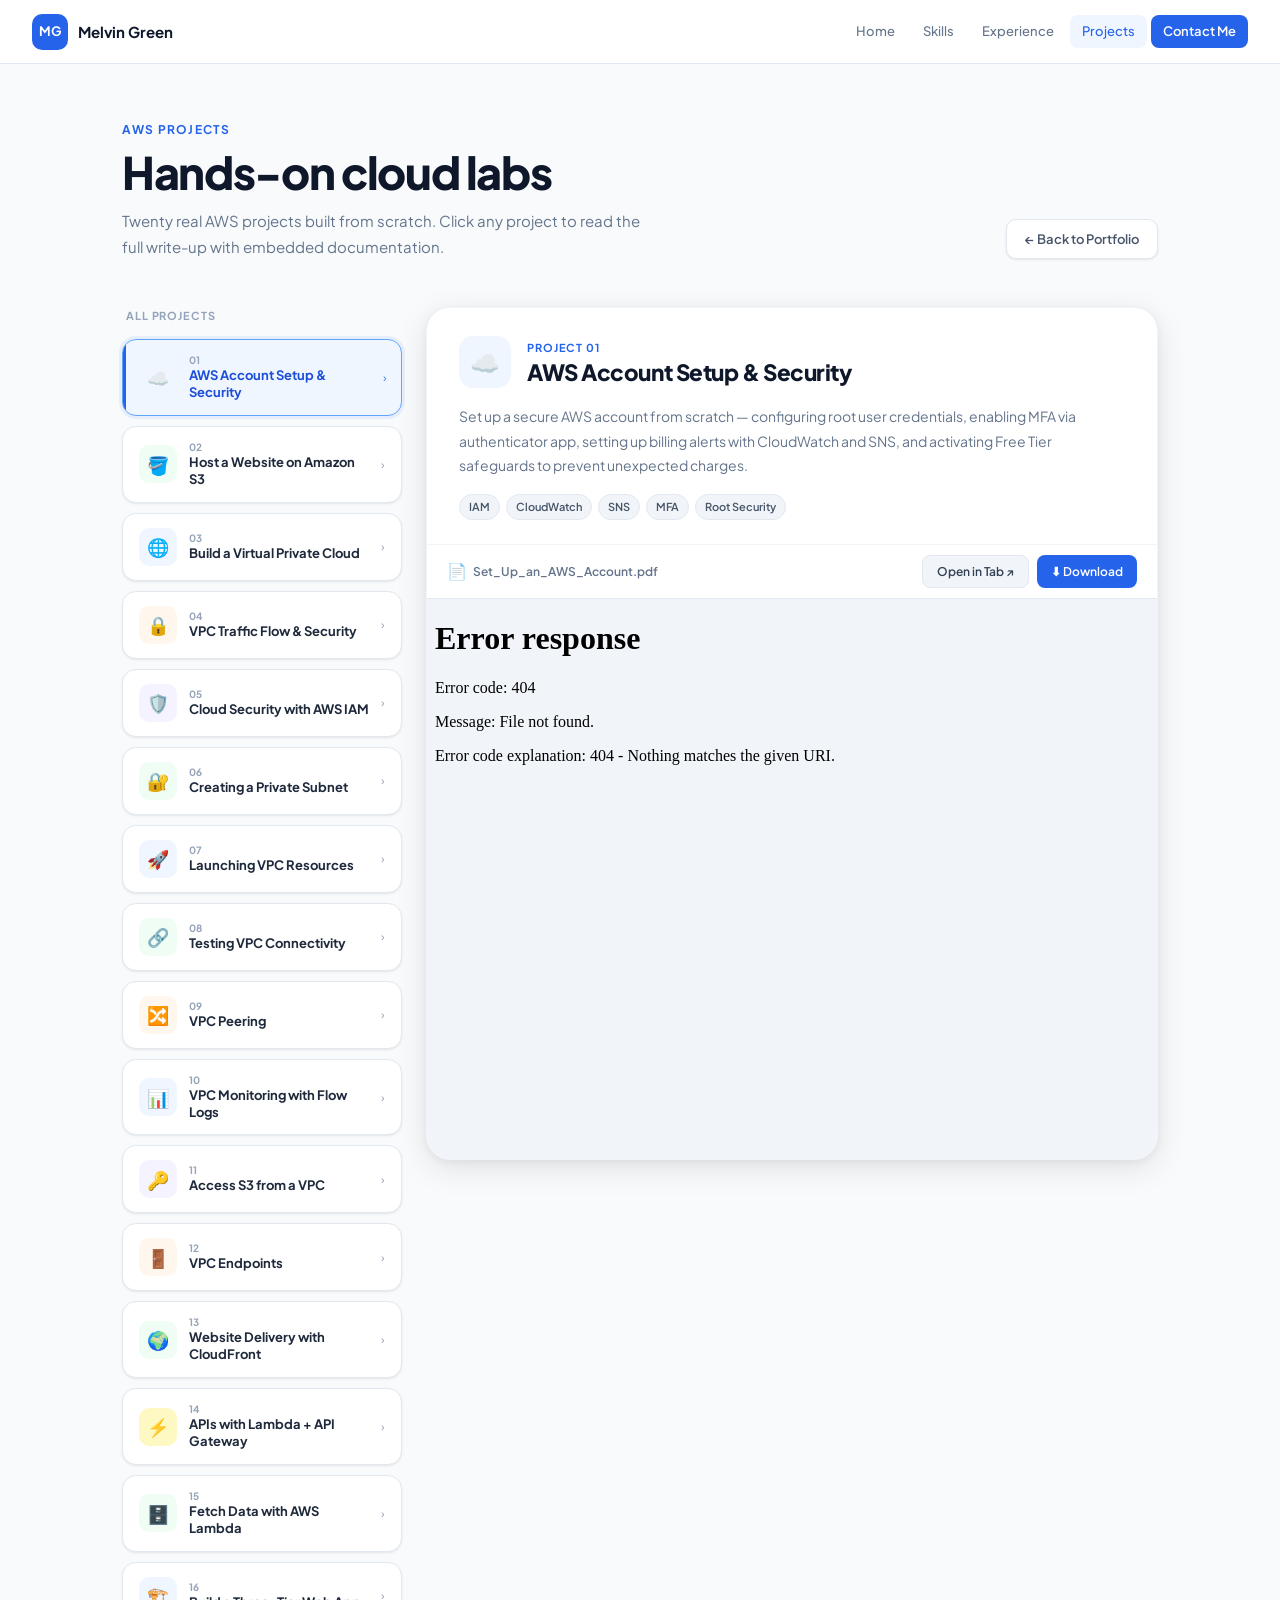
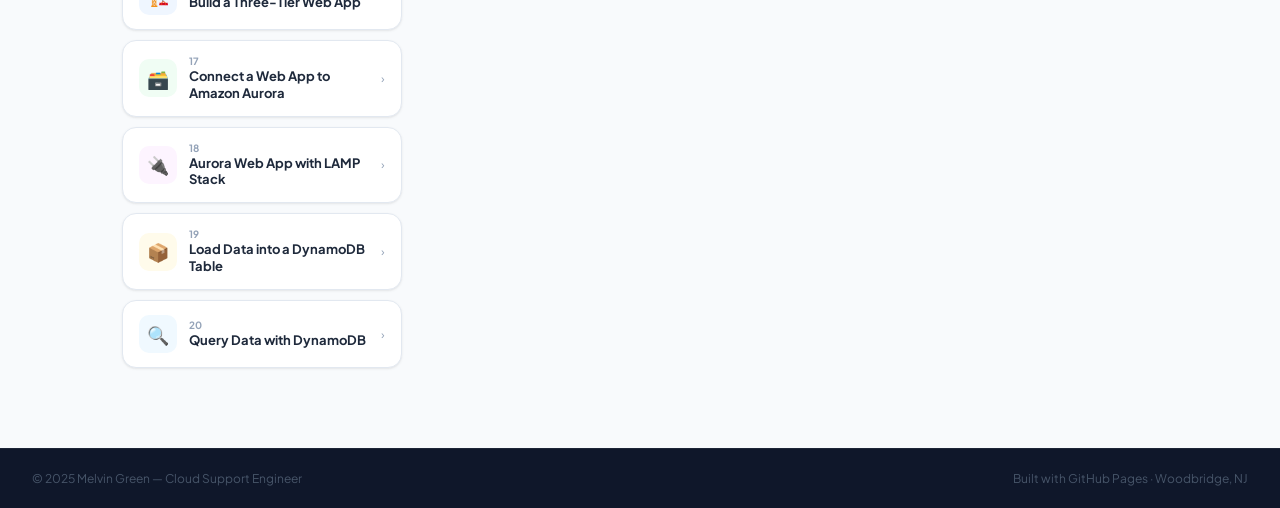
==== commit 770bfb1a: "Update projects.html" ====
--- a/projects.html
+++ b/projects.html
@@ -201,7 +201,7 @@
   <div class="page-header-left">
     <div class="eyebrow">AWS Projects</div>
     <h1 class="page-title">Hands-on cloud labs</h1>
-    <p class="page-sub">Seventeen real AWS projects built from scratch. Click any project to read the full write-up with embedded documentation.</p>
+    <p class="page-sub">Twenty real AWS projects built from scratch. Click any project to read the full write-up with embedded documentation.</p>
   </div>
   <a href="index.html" class="back-btn">← Back to Portfolio</a>
 </div>
@@ -365,6 +365,33 @@
       </div>
       <span class="proj-btn-arrow">›</span>
     </button>
+
+    <button class="proj-btn" onclick="showProject('p18', this)">
+      <div class="proj-btn-icon" style="background:#FDF4FF;">🔌</div>
+      <div class="proj-btn-text">
+        <div class="proj-btn-num">18</div>
+        <div class="proj-btn-title">Aurora Web App with LAMP Stack</div>
+      </div>
+      <span class="proj-btn-arrow">›</span>
+    </button>
+
+    <button class="proj-btn" onclick="showProject('p19', this)">
+      <div class="proj-btn-icon" style="background:#FFFBEB;">📦</div>
+      <div class="proj-btn-text">
+        <div class="proj-btn-num">19</div>
+        <div class="proj-btn-title">Load Data into a DynamoDB Table</div>
+      </div>
+      <span class="proj-btn-arrow">›</span>
+    </button>
+
+    <button class="proj-btn" onclick="showProject('p20', this)">
+      <div class="proj-btn-icon" style="background:#F0F9FF;">🔍</div>
+      <div class="proj-btn-text">
+        <div class="proj-btn-num">20</div>
+        <div class="proj-btn-title">Query Data with DynamoDB</div>
+      </div>
+      <span class="proj-btn-arrow">›</span>
+    </button>
   </aside>
 
   <!-- VIEWER PANEL -->
@@ -864,6 +891,96 @@
         </div>
         <div class="pdf-embed-wrap">
           <iframe src="projects/connect_a_web_app_to_amazon_aurora.pdf" title="Connect a Web App to Amazon Aurora PDF"></iframe>
+        </div>
+      </div>
+    </div>
+
+
+    <!-- PROJECT 18 -->
+    <div class="project-view" id="p18">
+      <div class="pv-header">
+        <div class="pv-top">
+          <div class="pv-icon" style="background:#FDF4FF;">🔌</div>
+          <div class="pv-meta">
+            <div class="pv-num">Project 18</div>
+            <div class="pv-title">Aurora Web App with LAMP Stack</div>
+          </div>
+        </div>
+        <p class="pv-desc">Built a dynamic database-driven web app on EC2 using a LAMP-style stack (Apache, PHP, php-mysqli, MariaDB), connected it to an Amazon Aurora MySQL cluster, and verified end-to-end data flow by submitting form data and querying it back via the MySQL CLI. Navigated real Linux CLI challenges including SSH key permissions with chmod 400, file ownership with chown, and editing config files in nano.</p>
+        <div class="pv-tags">
+          <span class="tag">Aurora</span><span class="tag">EC2</span><span class="tag">LAMP Stack</span><span class="tag">MySQL CLI</span><span class="tag">PHP</span><span class="tag">Apache</span><span class="tag">Linux</span>
+        </div>
+      </div>
+      <div class="pv-pdf-wrap">
+        <div class="pv-pdf-toolbar">
+          <div class="pv-pdf-filename"><span>📄</span> connect_a_web_app_to_amazon_aurora_project2.pdf</div>
+          <div class="pv-pdf-actions">
+            <a class="pdf-action-btn btn-open" href="projects/connect_a_web_app_to_amazon_aurora_project2.pdf" target="_blank">Open in Tab ↗</a>
+            <a class="pdf-action-btn btn-download" href="projects/connect_a_web_app_to_amazon_aurora_project2.pdf" download>⬇ Download</a>
+          </div>
+        </div>
+        <div class="pdf-embed-wrap">
+          <iframe src="projects/connect_a_web_app_to_amazon_aurora_project2.pdf" title="Aurora Web App with LAMP Stack PDF"></iframe>
+        </div>
+      </div>
+    </div>
+
+
+    <!-- PROJECT 19 -->
+    <div class="project-view" id="p19">
+      <div class="pv-header">
+        <div class="pv-top">
+          <div class="pv-icon" style="background:#FFFBEB;">📦</div>
+          <div class="pv-meta">
+            <div class="pv-num">Project 19</div>
+            <div class="pv-title">Load Data into a DynamoDB Table</div>
+          </div>
+        </div>
+        <p class="pv-desc">Created multiple DynamoDB tables using the AWS CLI in CloudShell, then bulk-loaded JSON data using batch-write-item. Explored DynamoDB's schema-less flexibility by observing items with different attribute sets in the same table, learned the difference between RCUs and WCUs, and compared DynamoDB's speed and flexibility advantages over relational databases.</p>
+        <div class="pv-tags">
+          <span class="tag">DynamoDB</span><span class="tag">AWS CLI</span><span class="tag">CloudShell</span><span class="tag">NoSQL</span><span class="tag">batch-write-item</span><span class="tag">RCU/WCU</span>
+        </div>
+      </div>
+      <div class="pv-pdf-wrap">
+        <div class="pv-pdf-toolbar">
+          <div class="pv-pdf-filename"><span>📄</span> data_into_a_dynamodb_table_.pdf</div>
+          <div class="pv-pdf-actions">
+            <a class="pdf-action-btn btn-open" href="projects/data_into_a_dynamodb_table_.pdf" target="_blank">Open in Tab ↗</a>
+            <a class="pdf-action-btn btn-download" href="projects/data_into_a_dynamodb_table_.pdf" download>⬇ Download</a>
+          </div>
+        </div>
+        <div class="pdf-embed-wrap">
+          <iframe src="projects/data_into_a_dynamodb_table_.pdf" title="Load Data into a DynamoDB Table PDF"></iframe>
+        </div>
+      </div>
+    </div>
+
+
+    <!-- PROJECT 20 -->
+    <div class="project-view" id="p20">
+      <div class="pv-header">
+        <div class="pv-top">
+          <div class="pv-icon" style="background:#F0F9FF;">🔍</div>
+          <div class="pv-meta">
+            <div class="pv-num">Project 20</div>
+            <div class="pv-title">Query Data with DynamoDB</div>
+          </div>
+        </div>
+        <p class="pv-desc">Ran advanced queries and scans on DynamoDB tables using both the AWS Console and CLI, using partition keys, sort keys, projection expressions, consistent reads, and return-consumed-capacity flags. Discovered the limits of querying non-key attributes and learned when a Global Secondary Index is needed. Executed a multi-table transaction to atomically add a comment and increment a forum's comment count in a single operation.</p>
+        <div class="pv-tags">
+          <span class="tag">DynamoDB</span><span class="tag">Queries & Scans</span><span class="tag">Transactions</span><span class="tag">AWS CLI</span><span class="tag">Partition Keys</span><span class="tag">Sort Keys</span>
+        </div>
+      </div>
+      <div class="pv-pdf-wrap">
+        <div class="pv-pdf-toolbar">
+          <div class="pv-pdf-filename"><span>📄</span> query_data_with_dynamodb.pdf</div>
+          <div class="pv-pdf-actions">
+            <a class="pdf-action-btn btn-open" href="projects/query_data_with_dynamodb.pdf" target="_blank">Open in Tab ↗</a>
+            <a class="pdf-action-btn btn-download" href="projects/query_data_with_dynamodb.pdf" download>⬇ Download</a>
+          </div>
+        </div>
+        <div class="pdf-embed-wrap">
+          <iframe src="projects/query_data_with_dynamodb.pdf" title="Query Data with DynamoDB PDF"></iframe>
         </div>
       </div>
     </div>
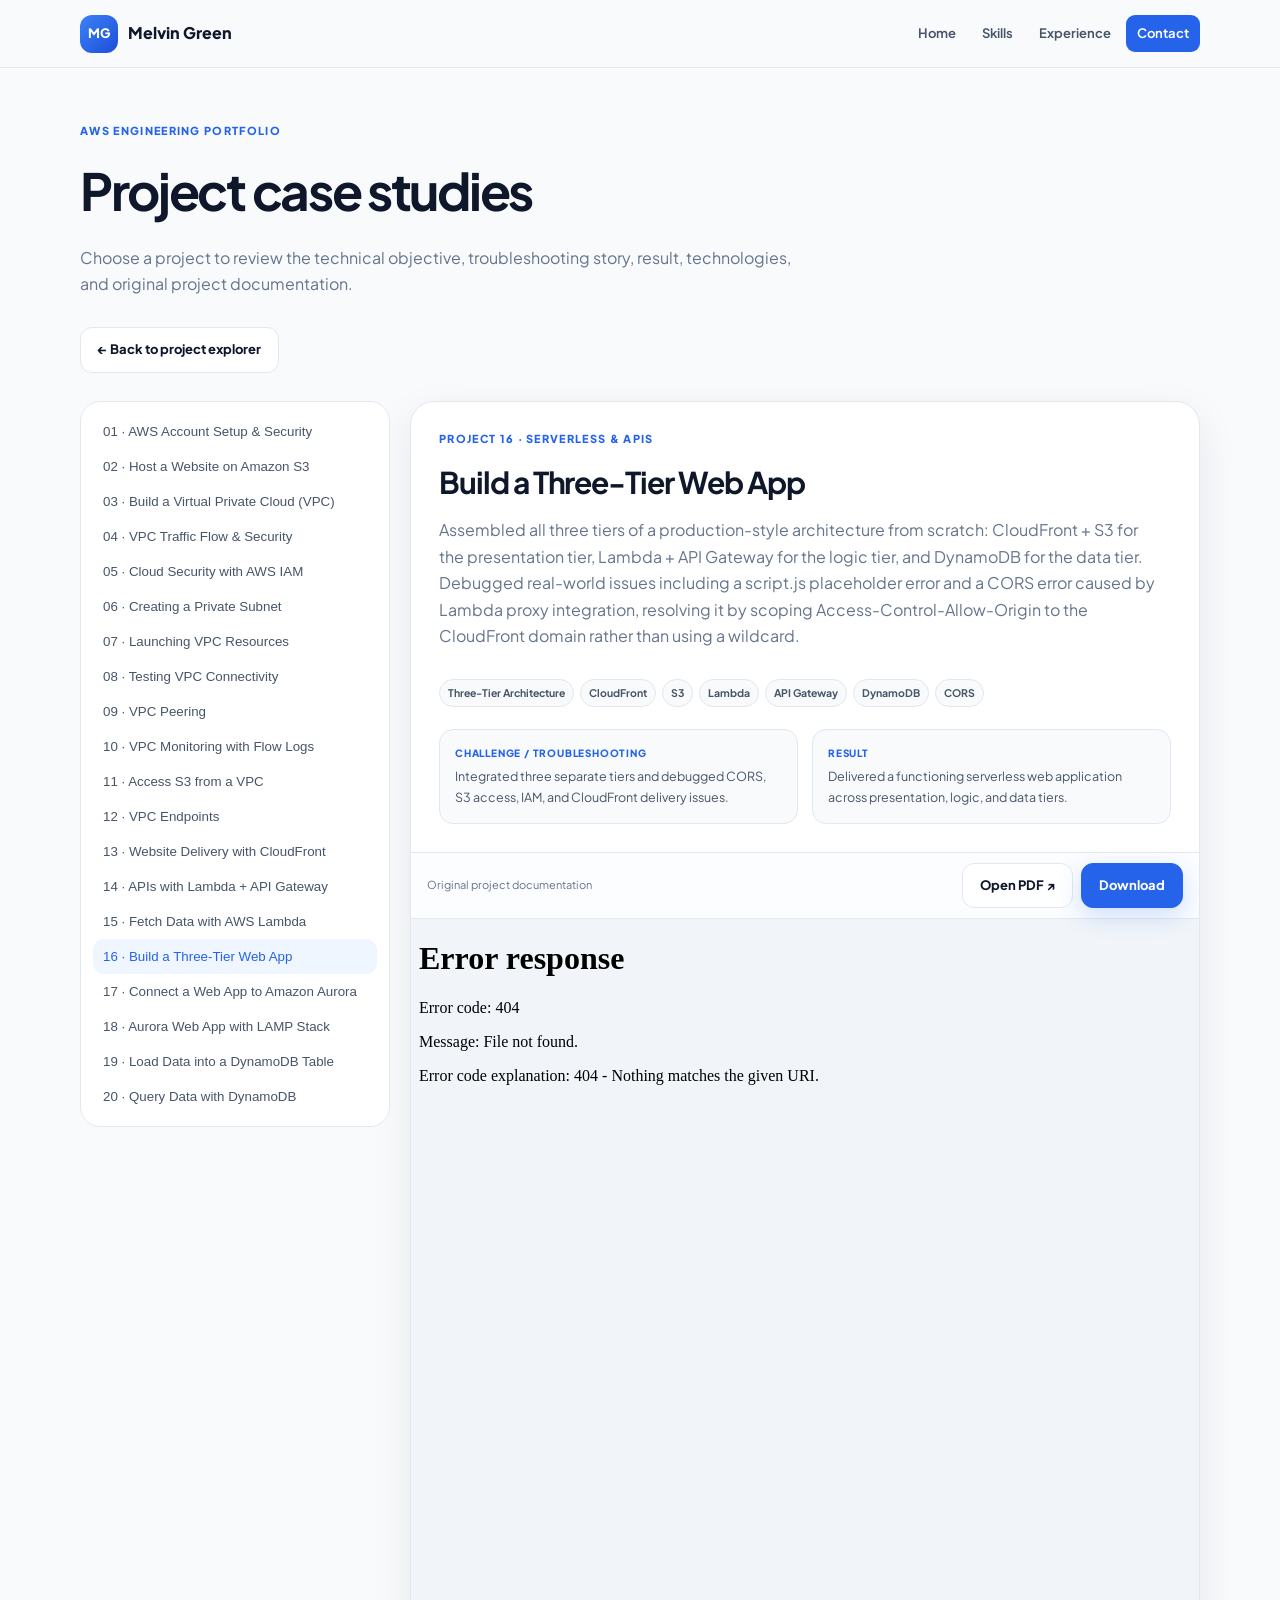
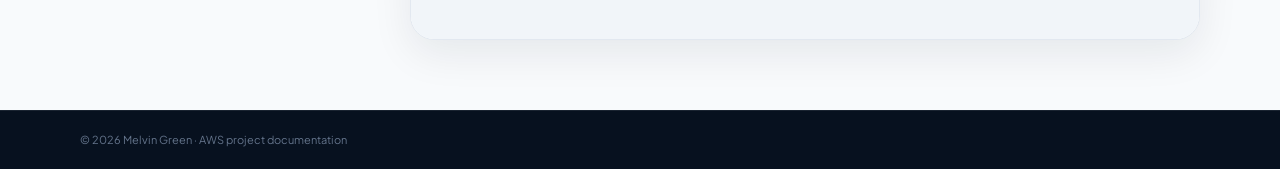
==== commit 21d1d697: "Update Portfolio V2 project case studies" ====
--- a/projects.html
+++ b/projects.html
@@ -1,1026 +1,61 @@
-<!DOCTYPE html>
+<!doctype html>
 <html lang="en">
+
 <head>
-<meta charset="UTF-8">
-<meta name="viewport" content="width=device-width, initial-scale=1.0">
-<title>Projects — Melvin Green | Cloud Support Engineer</title>
-<link rel="preconnect" href="https://fonts.googleapis.com">
-<link href="https://fonts.googleapis.com/css2?family=Plus+Jakarta+Sans:wght@300;400;500;600;700;800&display=swap" rel="stylesheet">
-<style>
-  :root {
-    --blue-50:  #EFF6FF;
-    --blue-100: #DBEAFE;
-    --blue-200: #BFDBFE;
-    --blue-400: #60A5FA;
-    --blue-500: #3B82F6;
-    --blue-600: #2563EB;
-    --blue-700: #1D4ED8;
-    --gray-50:  #F8FAFC;
-    --gray-100: #F1F5F9;
-    --gray-200: #E2E8F0;
-    --gray-300: #CBD5E1;
-    --gray-400: #94A3B8;
-    --gray-500: #64748B;
-    --gray-600: #475569;
-    --gray-700: #334155;
-    --gray-800: #1E293B;
-    --gray-900: #0F172A;
-    --white:    #FFFFFF;
-    --shadow-sm: 0 1px 3px rgba(0,0,0,0.06), 0 1px 2px rgba(0,0,0,0.04);
-    --shadow-md: 0 4px 16px rgba(0,0,0,0.08), 0 2px 4px rgba(0,0,0,0.04);
-    --shadow-lg: 0 8px 32px rgba(0,0,0,0.10), 0 2px 8px rgba(0,0,0,0.05);
-  }
-  * { box-sizing: border-box; margin: 0; padding: 0; }
-  html { scroll-behavior: smooth; }
-  body { font-family: 'Plus Jakarta Sans', sans-serif; background: var(--gray-50); color: var(--gray-800); font-size: 16px; line-height: 1.6; }
+<meta charset="utf-8">
+<meta name="viewport" content="width=device-width,initial-scale=1">
+<meta name="description" content="AWS engineering project case studies by Melvin Green.">
+<title>Projects | Melvin Green</title>
+<link rel="stylesheet" href="css/styles.css">
+</head>
 
-  /* ── NAV (identical to index) ── */
-  nav {
-    background: rgba(255,255,255,0.9);
-    backdrop-filter: blur(12px);
-    border-bottom: 1px solid var(--gray-200);
-    position: sticky; top: 0; z-index: 100;
-    padding: 0 2rem; height: 64px;
-    display: flex; align-items: center; justify-content: space-between;
-  }
-  .nav-brand { display: flex; align-items: center; gap: 10px; text-decoration: none; }
-  .nav-avatar { width: 36px; height: 36px; background: var(--blue-600); border-radius: 10px; display: flex; align-items: center; justify-content: center; font-size: 13px; font-weight: 700; color: #fff; }
-  .nav-name { font-size: 15px; font-weight: 700; color: var(--gray-900); }
-  .nav-links { display: flex; align-items: center; gap: 4px; }
-  .nav-links a { font-size: 13px; font-weight: 500; color: var(--gray-500); text-decoration: none; padding: 6px 12px; border-radius: 8px; transition: all 0.15s; }
-  .nav-links a:hover { color: var(--gray-900); background: var(--gray-100); }
-  .nav-links a.active { color: var(--blue-600); background: var(--blue-50); }
-  .nav-cta { background: var(--blue-600) !important; color: #fff !important; font-weight: 600 !important; }
-  .nav-cta:hover { background: var(--blue-700) !important; }
+<body>
+<a class="skip" href="#main">Skip to content</a>
 
-  /* ── PAGE HEADER ── */
-  .page-header {
-    max-width: 1100px; margin: 0 auto; padding: 56px 2rem 48px;
-    display: flex; align-items: flex-end; justify-content: space-between; gap: 2rem; flex-wrap: wrap;
-  }
-  .page-header-left {}
-  .eyebrow { font-size: 12px; font-weight: 700; color: var(--blue-600); text-transform: uppercase; letter-spacing: 0.1em; margin-bottom: 8px; }
-  .page-title { font-size: clamp(2rem, 4vw, 2.8rem); font-weight: 800; color: var(--gray-900); letter-spacing: -0.03em; line-height: 1.1; margin-bottom: 12px; }
-  .page-sub { font-size: 15px; color: var(--gray-500); max-width: 520px; line-height: 1.7; }
-  .back-btn { display: inline-flex; align-items: center; gap: 7px; font-size: 13px; font-weight: 600; color: var(--gray-600); text-decoration: none; padding: 9px 18px; border-radius: 10px; border: 1.5px solid var(--gray-200); background: var(--white); box-shadow: var(--shadow-sm); transition: all 0.15s; white-space: nowrap; }
-  .back-btn:hover { border-color: var(--gray-300); transform: translateY(-1px); }
-
-  /* ── PROJECT SIDEBAR + VIEWER LAYOUT ── */
-  .projects-layout {
-    max-width: 1100px; margin: 0 auto; padding: 0 2rem 80px;
-    display: grid; grid-template-columns: 280px 1fr; gap: 24px; align-items: start;
-  }
-
-  /* ── SIDEBAR ── */
-  .sidebar { position: sticky; top: 80px; display: flex; flex-direction: column; gap: 10px; }
-  .sidebar-label { font-size: 11px; font-weight: 700; color: var(--gray-400); text-transform: uppercase; letter-spacing: 0.08em; padding: 0 4px; margin-bottom: 4px; }
-
-  .proj-btn {
-    display: flex; align-items: center; gap: 12px;
-    background: var(--white); border: 1.5px solid var(--gray-200);
-    border-radius: 14px; padding: 14px 16px; cursor: pointer;
-    transition: all 0.2s; text-align: left; font-family: inherit;
-    box-shadow: var(--shadow-sm); position: relative; overflow: hidden;
-  }
-  .proj-btn::before {
-    content: ''; position: absolute; left: 0; top: 0; bottom: 0; width: 3px;
-    background: var(--blue-600); border-radius: 0 2px 2px 0;
-    transform: scaleX(0); transform-origin: left; transition: transform 0.2s;
-  }
-  .proj-btn:hover { border-color: var(--blue-200); box-shadow: var(--shadow-md); transform: translateX(2px); }
-  .proj-btn:hover::before { transform: scaleX(1); }
-  .proj-btn.active { border-color: var(--blue-400); background: var(--blue-50); box-shadow: 0 0 0 3px rgba(37,99,235,0.08); }
-  .proj-btn.active::before { transform: scaleX(1); }
-
-  .proj-btn-icon { width: 38px; height: 38px; border-radius: 10px; display: flex; align-items: center; justify-content: center; font-size: 18px; flex-shrink: 0; }
-  .proj-btn-text { flex: 1; min-width: 0; }
-  .proj-btn-num { font-size: 10px; font-weight: 700; color: var(--gray-400); margin-bottom: 1px; }
-  .proj-btn-title { font-size: 13px; font-weight: 700; color: var(--gray-800); line-height: 1.3; }
-  .proj-btn.active .proj-btn-title { color: var(--blue-700); }
-  .proj-btn-arrow { font-size: 12px; color: var(--gray-400); flex-shrink: 0; transition: transform 0.2s; }
-  .proj-btn.active .proj-btn-arrow { color: var(--blue-500); transform: translateX(2px); }
-
-  /* ── MAIN VIEWER PANEL ── */
-  .viewer-panel {
-    background: var(--white); border-radius: 24px;
-    border: 1px solid var(--gray-100); box-shadow: var(--shadow-lg);
-    overflow: hidden; min-height: 700px;
-    display: flex; flex-direction: column;
-  }
-
-  /* Project detail views — all hidden by default */
-  .project-view { display: none; flex-direction: column; flex: 1; animation: fadeIn 0.3s ease; }
-  .project-view.visible { display: flex; }
-  @keyframes fadeIn { from { opacity:0; transform: translateY(8px); } to { opacity:1; transform: translateY(0); } }
-
-  .pv-header { padding: 28px 32px 24px; border-bottom: 1px solid var(--gray-100); }
-  .pv-top { display: flex; align-items: center; gap: 16px; margin-bottom: 16px; }
-  .pv-icon { width: 52px; height: 52px; border-radius: 14px; display: flex; align-items: center; justify-content: center; font-size: 24px; flex-shrink: 0; }
-  .pv-meta {}
-  .pv-num { font-size: 11px; font-weight: 700; color: var(--blue-600); text-transform: uppercase; letter-spacing: 0.08em; margin-bottom: 3px; }
-  .pv-title { font-size: 1.4rem; font-weight: 800; color: var(--gray-900); letter-spacing: -0.02em; line-height: 1.2; }
-  .pv-desc { font-size: 14px; color: var(--gray-500); line-height: 1.75; margin-bottom: 16px; max-width: 680px; }
-  .pv-tags { display: flex; flex-wrap: wrap; gap: 6px; }
-  .tag { font-size: 11px; font-weight: 600; padding: 3px 9px; border-radius: 99px; background: var(--gray-100); color: var(--gray-600); border: 1px solid var(--gray-200); }
-
-  /* PDF viewer */
-  .pv-pdf-wrap {
-    flex: 1; display: flex; flex-direction: column;
-    background: var(--gray-100); position: relative;
-  }
-  .pv-pdf-toolbar {
-    display: flex; align-items: center; justify-content: space-between;
-    padding: 10px 20px; background: var(--white); border-bottom: 1px solid var(--gray-200);
-    gap: 12px; flex-wrap: wrap;
-  }
-  .pv-pdf-filename { font-size: 12px; font-weight: 600; color: var(--gray-500); display: flex; align-items: center; gap: 6px; }
-  .pv-pdf-filename span { font-size: 16px; }
-  .pv-pdf-actions { display: flex; gap: 8px; }
-  .pdf-action-btn {
-    display: inline-flex; align-items: center; gap: 5px; font-size: 12px; font-weight: 600;
-    padding: 6px 14px; border-radius: 8px; text-decoration: none; transition: all 0.15s;
-    font-family: inherit; cursor: pointer; border: none;
-  }
-  .btn-download { background: var(--blue-600); color: #fff; }
-  .btn-download:hover { background: var(--blue-700); }
-  .btn-open { background: var(--gray-100); color: var(--gray-700); border: 1.5px solid var(--gray-200); }
-  .btn-open:hover { background: var(--gray-200); }
-
-  .pdf-embed-wrap { flex: 1; position: relative; min-height: 560px; }
-  .pdf-embed-wrap iframe {
-    position: absolute; inset: 0; width: 100%; height: 100%;
-    border: none; display: block;
-  }
-
-  /* Fallback for browsers that block embedded PDFs */
-  .pdf-fallback {
-    display: none; flex-direction: column; align-items: center; justify-content: center;
-    text-align: center; padding: 60px 40px; gap: 16px; height: 100%;
-  }
-  .pdf-fallback-icon { font-size: 48px; margin-bottom: 8px; }
-  .pdf-fallback h4 { font-size: 16px; font-weight: 700; color: var(--gray-800); }
-  .pdf-fallback p { font-size: 13px; color: var(--gray-500); max-width: 300px; line-height: 1.6; }
-
-  /* ── FOOTER ── */
-  footer { background: var(--gray-900); border-top: 1px solid rgba(255,255,255,0.06); padding: 20px 2rem; display: flex; justify-content: space-between; align-items: center; }
-  footer p { font-size: 12px; color: #475569; }
-
-  /* ── RESPONSIVE ── */
-  @media (max-width: 820px) {
-    nav { padding: 0 1rem; }
-    .nav-links a:not(.nav-cta) { display: none; }
-    .page-header { padding: 40px 1.25rem 32px; }
-    .projects-layout { grid-template-columns: 1fr; padding: 0 1.25rem 64px; }
-    .sidebar { position: static; flex-direction: row; flex-wrap: wrap; }
-    .proj-btn { flex: 1 1 140px; }
-    .pv-header { padding: 20px 20px 16px; }
-    .pv-pdf-toolbar { padding: 8px 12px; }
-    footer { flex-direction: column; gap: 6px; text-align: center; }
-  }
-</style>
-</head>
-<body>
-
-<!-- NAV -->
 <nav>
-  <a href="index.html" class="nav-brand">
-    <div class="nav-avatar">MG</div>
-    <span class="nav-name">Melvin Green</span>
-  </a>
-  <div class="nav-links">
-    <a href="index.html">Home</a>
-    <a href="index.html#skills">Skills</a>
-    <a href="index.html#experience">Experience</a>
-    <a href="projects.html" class="active">Projects</a>
-    <a href="index.html#contact" class="nav-cta">Contact Me</a>
-  </div>
+<div class="container nav-in">
+<a class="brand" href="index.html">
+<span class="mark">MG</span> Melvin Green</a>
+<div class="nav-links">
+<a href="index.html">Home</a>
+<a href="index.html#skills">Skills</a>
+<a href="index.html#experience">Experience</a>
+<a class="cta" href="index.html#contact">Contact</a>
+</div>
+</div>
 </nav>
 
-<!-- PAGE HEADER -->
-<div class="page-header">
-  <div class="page-header-left">
-    <div class="eyebrow">AWS Projects</div>
-    <h1 class="page-title">Hands-on cloud labs</h1>
-    <p class="page-sub">Twenty real AWS projects built from scratch. Click any project to read the full write-up with embedded documentation.</p>
-  </div>
-  <a href="index.html" class="back-btn">← Back to Portfolio</a>
+<main id="main">
+
+<section class="projects-head">
+<div class="container">
+<div class="eyebrow">AWS Engineering Portfolio</div>
+<h1 style="font-size:clamp(2.2rem,4vw,3.5rem);letter-spacing:-.045em;margin:8px 0 12px">Project case studies</h1>
+<p class="section-intro">Choose a project to review the technical objective, troubleshooting story, result, technologies, and original project documentation.</p>
+<a class="btn" href="index.html#projects">← Back to project explorer</a>
 </div>
+</section>
 
-<!-- MAIN LAYOUT -->
-<div class="projects-layout">
+<div class="container projects-layout">
+<aside class="sidebar" aria-label="Project list" id="project-list">
+</aside>
 
-  <!-- SIDEBAR -->
-  <aside class="sidebar">
-    <div class="sidebar-label">All Projects</div>
+<section class="viewer" id="project-view" aria-live="polite">
+</section>
 
-    <button class="proj-btn active" onclick="showProject('p1', this)">
-      <div class="proj-btn-icon" style="background:#EFF6FF;">☁️</div>
-      <div class="proj-btn-text">
-        <div class="proj-btn-num">01</div>
-        <div class="proj-btn-title">AWS Account Setup &amp; Security</div>
-      </div>
-      <span class="proj-btn-arrow">›</span>
-    </button>
+</div>
+</main>
 
-    <button class="proj-btn" onclick="showProject('p2', this)">
-      <div class="proj-btn-icon" style="background:#F0FDF4;">🪣</div>
-      <div class="proj-btn-text">
-        <div class="proj-btn-num">02</div>
-        <div class="proj-btn-title">Host a Website on Amazon S3</div>
-      </div>
-      <span class="proj-btn-arrow">›</span>
-    </button>
-
-    <button class="proj-btn" onclick="showProject('p3', this)">
-      <div class="proj-btn-icon" style="background:#EFF6FF;">🌐</div>
-      <div class="proj-btn-text">
-        <div class="proj-btn-num">03</div>
-        <div class="proj-btn-title">Build a Virtual Private Cloud</div>
-      </div>
-      <span class="proj-btn-arrow">›</span>
-    </button>
-
-    <button class="proj-btn" onclick="showProject('p4', this)">
-      <div class="proj-btn-icon" style="background:#FFF7ED;">🔒</div>
-      <div class="proj-btn-text">
-        <div class="proj-btn-num">04</div>
-        <div class="proj-btn-title">VPC Traffic Flow &amp; Security</div>
-      </div>
-      <span class="proj-btn-arrow">›</span>
-    </button>
-
-    <button class="proj-btn" onclick="showProject('p5', this)">
-      <div class="proj-btn-icon" style="background:#F5F3FF;">🛡️</div>
-      <div class="proj-btn-text">
-        <div class="proj-btn-num">05</div>
-        <div class="proj-btn-title">Cloud Security with AWS IAM</div>
-      </div>
-      <span class="proj-btn-arrow">›</span>
-    </button>
-
-    <button class="proj-btn" onclick="showProject('p6', this)">
-      <div class="proj-btn-icon" style="background:#F0FDF4;">🔐</div>
-      <div class="proj-btn-text">
-        <div class="proj-btn-num">06</div>
-        <div class="proj-btn-title">Creating a Private Subnet</div>
-      </div>
-      <span class="proj-btn-arrow">›</span>
-    </button>
-
-    <button class="proj-btn" onclick="showProject('p7', this)">
-      <div class="proj-btn-icon" style="background:#EFF6FF;">🚀</div>
-      <div class="proj-btn-text">
-        <div class="proj-btn-num">07</div>
-        <div class="proj-btn-title">Launching VPC Resources</div>
-      </div>
-      <span class="proj-btn-arrow">›</span>
-    </button>
-
-    <button class="proj-btn" onclick="showProject('p8', this)">
-      <div class="proj-btn-icon" style="background:#F0FDF4;">🔗</div>
-      <div class="proj-btn-text">
-        <div class="proj-btn-num">08</div>
-        <div class="proj-btn-title">Testing VPC Connectivity</div>
-      </div>
-      <span class="proj-btn-arrow">›</span>
-    </button>
-
-    <button class="proj-btn" onclick="showProject('p9', this)">
-      <div class="proj-btn-icon" style="background:#FFF7ED;">🔀</div>
-      <div class="proj-btn-text">
-        <div class="proj-btn-num">09</div>
-        <div class="proj-btn-title">VPC Peering</div>
-      </div>
-      <span class="proj-btn-arrow">›</span>
-    </button>
-
-    <button class="proj-btn" onclick="showProject('p10', this)">
-      <div class="proj-btn-icon" style="background:#EFF6FF;">📊</div>
-      <div class="proj-btn-text">
-        <div class="proj-btn-num">10</div>
-        <div class="proj-btn-title">VPC Monitoring with Flow Logs</div>
-      </div>
-      <span class="proj-btn-arrow">›</span>
-    </button>
-
-    <button class="proj-btn" onclick="showProject('p11', this)">
-      <div class="proj-btn-icon" style="background:#F5F3FF;">🔑</div>
-      <div class="proj-btn-text">
-        <div class="proj-btn-num">11</div>
-        <div class="proj-btn-title">Access S3 from a VPC</div>
-      </div>
-      <span class="proj-btn-arrow">›</span>
-    </button>
-
-    <button class="proj-btn" onclick="showProject('p12', this)">
-      <div class="proj-btn-icon" style="background:#FFF7ED;">🚪</div>
-      <div class="proj-btn-text">
-        <div class="proj-btn-num">12</div>
-        <div class="proj-btn-title">VPC Endpoints</div>
-      </div>
-      <span class="proj-btn-arrow">›</span>
-    </button>
-
-    <button class="proj-btn" onclick="showProject('p13', this)">
-      <div class="proj-btn-icon" style="background:#F0FDF4;">🌍</div>
-      <div class="proj-btn-text">
-        <div class="proj-btn-num">13</div>
-        <div class="proj-btn-title">Website Delivery with CloudFront</div>
-      </div>
-      <span class="proj-btn-arrow">›</span>
-    </button>
-
-    <button class="proj-btn" onclick="showProject('p14', this)">
-      <div class="proj-btn-icon" style="background:#FEF9C3;">⚡</div>
-      <div class="proj-btn-text">
-        <div class="proj-btn-num">14</div>
-        <div class="proj-btn-title">APIs with Lambda + API Gateway</div>
-      </div>
-      <span class="proj-btn-arrow">›</span>
-    </button>
-
-    <button class="proj-btn" onclick="showProject('p15', this)">
-      <div class="proj-btn-icon" style="background:#F0FDF4;">🗄️</div>
-      <div class="proj-btn-text">
-        <div class="proj-btn-num">15</div>
-        <div class="proj-btn-title">Fetch Data with AWS Lambda</div>
-      </div>
-      <span class="proj-btn-arrow">›</span>
-    </button>
-
-    <button class="proj-btn" onclick="showProject('p16', this)">
-      <div class="proj-btn-icon" style="background:#EFF6FF;">🏗️</div>
-      <div class="proj-btn-text">
-        <div class="proj-btn-num">16</div>
-        <div class="proj-btn-title">Build a Three-Tier Web App</div>
-      </div>
-      <span class="proj-btn-arrow">›</span>
-    </button>
-
-    <button class="proj-btn" onclick="showProject('p17', this)">
-      <div class="proj-btn-icon" style="background:#F0FDF4;">🗃️</div>
-      <div class="proj-btn-text">
-        <div class="proj-btn-num">17</div>
-        <div class="proj-btn-title">Connect a Web App to Amazon Aurora</div>
-      </div>
-      <span class="proj-btn-arrow">›</span>
-    </button>
-
-    <button class="proj-btn" onclick="showProject('p18', this)">
-      <div class="proj-btn-icon" style="background:#FDF4FF;">🔌</div>
-      <div class="proj-btn-text">
-        <div class="proj-btn-num">18</div>
-        <div class="proj-btn-title">Aurora Web App with LAMP Stack</div>
-      </div>
-      <span class="proj-btn-arrow">›</span>
-    </button>
-
-    <button class="proj-btn" onclick="showProject('p19', this)">
-      <div class="proj-btn-icon" style="background:#FFFBEB;">📦</div>
-      <div class="proj-btn-text">
-        <div class="proj-btn-num">19</div>
-        <div class="proj-btn-title">Load Data into a DynamoDB Table</div>
-      </div>
-      <span class="proj-btn-arrow">›</span>
-    </button>
-
-    <button class="proj-btn" onclick="showProject('p20', this)">
-      <div class="proj-btn-icon" style="background:#F0F9FF;">🔍</div>
-      <div class="proj-btn-text">
-        <div class="proj-btn-num">20</div>
-        <div class="proj-btn-title">Query Data with DynamoDB</div>
-      </div>
-      <span class="proj-btn-arrow">›</span>
-    </button>
-  </aside>
-
-  <!-- VIEWER PANEL -->
-  <main class="viewer-panel">
-
-    <!-- PROJECT 1 -->
-    <div class="project-view visible" id="p1">
-      <div class="pv-header">
-        <div class="pv-top">
-          <div class="pv-icon" style="background:#EFF6FF;">☁️</div>
-          <div class="pv-meta">
-            <div class="pv-num">Project 01</div>
-            <div class="pv-title">AWS Account Setup &amp; Security</div>
-          </div>
-        </div>
-        <p class="pv-desc">Set up a secure AWS account from scratch — configuring root user credentials, enabling MFA via authenticator app, setting up billing alerts with CloudWatch and SNS, and activating Free Tier safeguards to prevent unexpected charges.</p>
-        <div class="pv-tags">
-          <span class="tag">IAM</span><span class="tag">CloudWatch</span><span class="tag">SNS</span><span class="tag">MFA</span><span class="tag">Root Security</span>
-        </div>
-      </div>
-      <div class="pv-pdf-wrap">
-        <div class="pv-pdf-toolbar">
-          <div class="pv-pdf-filename"><span>📄</span> Set_Up_an_AWS_Account.pdf</div>
-          <div class="pv-pdf-actions">
-            <a class="pdf-action-btn btn-open" href="projects/Set_Up_an_AWS_Account.pdf" target="_blank">Open in Tab ↗</a>
-            <a class="pdf-action-btn btn-download" href="projects/Set_Up_an_AWS_Account.pdf" download>⬇ Download</a>
-          </div>
-        </div>
-        <div class="pdf-embed-wrap">
-          <iframe src="projects/Set_Up_an_AWS_Account.pdf" title="AWS Account Setup PDF"></iframe>
-        </div>
-      </div>
-    </div>
-
-    <!-- PROJECT 2 -->
-    <div class="project-view" id="p2">
-      <div class="pv-header">
-        <div class="pv-top">
-          <div class="pv-icon" style="background:#F0FDF4;">🪣</div>
-          <div class="pv-meta">
-            <div class="pv-num">Project 02</div>
-            <div class="pv-title">Host a Website on Amazon S3</div>
-          </div>
-        </div>
-        <p class="pv-desc">Deployed a static website to Amazon S3, configuring bucket policies, ACLs, and public access settings. Troubleshot and resolved a 403 Forbidden error by correctly managing object-level permissions alongside bucket-level settings.</p>
-        <div class="pv-tags">
-          <span class="tag">S3</span><span class="tag">Bucket Policies</span><span class="tag">ACLs</span><span class="tag">Static Hosting</span>
-        </div>
-      </div>
-      <div class="pv-pdf-wrap">
-        <div class="pv-pdf-toolbar">
-          <div class="pv-pdf-filename"><span>📄</span> Host_a_Website_on_Amazon_S3.pdf</div>
-          <div class="pv-pdf-actions">
-            <a class="pdf-action-btn btn-open" href="projects/Host_a_Website_on_Amazon_S3.pdf" target="_blank">Open in Tab ↗</a>
-            <a class="pdf-action-btn btn-download" href="projects/Host_a_Website_on_Amazon_S3.pdf" download>⬇ Download</a>
-          </div>
-        </div>
-        <div class="pdf-embed-wrap">
-          <iframe src="projects/Host_a_Website_on_Amazon_S3.pdf" title="S3 Static Website PDF"></iframe>
-        </div>
-      </div>
-    </div>
-
-    <!-- PROJECT 3 -->
-    <div class="project-view" id="p3">
-      <div class="pv-header">
-        <div class="pv-top">
-          <div class="pv-icon" style="background:#EFF6FF;">🌐</div>
-          <div class="pv-meta">
-            <div class="pv-num">Project 03</div>
-            <div class="pv-title">Build a Virtual Private Cloud (VPC)</div>
-          </div>
-        </div>
-        <p class="pv-desc">Built an Amazon VPC from scratch — defining CIDR blocks, creating public and private subnets, attaching an Internet Gateway, and configuring route tables. Also used AWS CloudShell and CLI to create resources programmatically.</p>
-        <div class="pv-tags">
-          <span class="tag">VPC</span><span class="tag">Subnets</span><span class="tag">Internet Gateway</span><span class="tag">Route Tables</span><span class="tag">AWS CLI</span>
-        </div>
-      </div>
-      <div class="pv-pdf-wrap">
-        <div class="pv-pdf-toolbar">
-          <div class="pv-pdf-filename"><span>📄</span> Build_a_Virtual_Private_Cloud__VPC_.pdf</div>
-          <div class="pv-pdf-actions">
-            <a class="pdf-action-btn btn-open" href="projects/Build_a_Virtual_Private_Cloud__VPC_.pdf" target="_blank">Open in Tab ↗</a>
-            <a class="pdf-action-btn btn-download" href="projects/Build_a_Virtual_Private_Cloud__VPC_.pdf" download>⬇ Download</a>
-          </div>
-        </div>
-        <div class="pdf-embed-wrap">
-          <iframe src="projects/Build_a_Virtual_Private_Cloud__VPC_.pdf" title="VPC Build PDF"></iframe>
-        </div>
-      </div>
-    </div>
-
-    <!-- PROJECT 4 -->
-    <div class="project-view" id="p4">
-      <div class="pv-header">
-        <div class="pv-top">
-          <div class="pv-icon" style="background:#FFF7ED;">🔒</div>
-          <div class="pv-meta">
-            <div class="pv-num">Project 04</div>
-            <div class="pv-title">VPC Traffic Flow &amp; Security</div>
-          </div>
-        </div>
-        <p class="pv-desc">Configured Security Groups and Network ACLs to control inbound and outbound traffic. Implemented layered security at both resource and subnet levels, and deployed resources across multiple regions to explore EC2 Global View.</p>
-        <div class="pv-tags">
-          <span class="tag">Security Groups</span><span class="tag">Network ACLs</span><span class="tag">Multi-Region</span><span class="tag">EC2 Global View</span>
-        </div>
-      </div>
-      <div class="pv-pdf-wrap">
-        <div class="pv-pdf-toolbar">
-          <div class="pv-pdf-filename"><span>📄</span> VPC_Traffic_Flow_and_Security.pdf</div>
-          <div class="pv-pdf-actions">
-            <a class="pdf-action-btn btn-open" href="projects/VPC_Traffic_Flow_and_Security.pdf" target="_blank">Open in Tab ↗</a>
-            <a class="pdf-action-btn btn-download" href="projects/VPC_Traffic_Flow_and_Security.pdf" download>⬇ Download</a>
-          </div>
-        </div>
-        <div class="pdf-embed-wrap">
-          <iframe src="projects/VPC_Traffic_Flow_and_Security.pdf" title="VPC Traffic Flow PDF"></iframe>
-        </div>
-      </div>
-    </div>
-
-    <!-- PROJECT 5 -->
-    <div class="project-view" id="p5">
-      <div class="pv-header">
-        <div class="pv-top">
-          <div class="pv-icon" style="background:#F5F3FF;">🛡️</div>
-          <div class="pv-meta">
-            <div class="pv-num">Project 05</div>
-            <div class="pv-title">Cloud Security with AWS IAM</div>
-          </div>
-        </div>
-        <p class="pv-desc">Built a real-world IAM access control setup — creating users, user groups, and a multi-statement JSON policy restricting interns to development EC2 instances only. Verified using live testing and the IAM Policy Simulator.</p>
-        <div class="pv-tags">
-          <span class="tag">IAM</span><span class="tag">EC2</span><span class="tag">JSON Policies</span><span class="tag">User Groups</span><span class="tag">Policy Simulator</span><span class="tag">Resource Tagging</span>
-        </div>
-      </div>
-      <div class="pv-pdf-wrap">
-        <div class="pv-pdf-toolbar">
-          <div class="pv-pdf-filename"><span>📄</span> Cloud_Security_with_AWS_IAM.pdf</div>
-          <div class="pv-pdf-actions">
-            <a class="pdf-action-btn btn-open" href="projects/Cloud_Security_with_AWS_IAM.pdf" target="_blank">Open in Tab ↗</a>
-            <a class="pdf-action-btn btn-download" href="projects/Cloud_Security_with_AWS_IAM.pdf" download>⬇ Download</a>
-          </div>
-        </div>
-        <div class="pdf-embed-wrap">
-          <iframe src="projects/Cloud_Security_with_AWS_IAM.pdf" title="AWS IAM PDF"></iframe>
-        </div>
-      </div>
-    </div>
-
-    <!-- PROJECT 6 -->
-    <div class="project-view" id="p6">
-      <div class="pv-header">
-        <div class="pv-top">
-          <div class="pv-icon" style="background:#F0FDF4;">🔐</div>
-          <div class="pv-meta">
-            <div class="pv-num">Project 06</div>
-            <div class="pv-title">Creating a Private Subnet</div>
-          </div>
-        </div>
-        <p class="pv-desc">Built a private subnet inside an Amazon VPC, configured a dedicated route table with no internet gateway route, and set up a custom Network ACL that denies all inbound and outbound traffic to fully isolate the subnet from the internet.</p>
-        <div class="pv-tags">
-          <span class="tag">VPC</span><span class="tag">Private Subnet</span><span class="tag">Route Tables</span><span class="tag">Network ACLs</span>
-        </div>
-      </div>
-      <div class="pv-pdf-wrap">
-        <div class="pv-pdf-toolbar">
-          <div class="pv-pdf-filename"><span>📄</span> Creating_a_Private_Subnet.pdf</div>
-          <div class="pv-pdf-actions">
-            <a class="pdf-action-btn btn-open" href="projects/Creating_a_Private_Subnet.pdf" target="_blank">Open in Tab ↗</a>
-            <a class="pdf-action-btn btn-download" href="projects/Creating_a_Private_Subnet.pdf" download>⬇ Download</a>
-          </div>
-        </div>
-        <div class="pdf-embed-wrap">
-          <iframe src="projects/Creating_a_Private_Subnet.pdf" title="Creating a Private Subnet PDF"></iframe>
-        </div>
-      </div>
-    </div>
-
-    <!-- PROJECT 7 -->
-    <div class="project-view" id="p7">
-      <div class="pv-header">
-        <div class="pv-top">
-          <div class="pv-icon" style="background:#EFF6FF;">🚀</div>
-          <div class="pv-meta">
-            <div class="pv-num">Project 07</div>
-            <div class="pv-title">Launching VPC Resources</div>
-          </div>
-        </div>
-        <p class="pv-desc">Launched public and private EC2 instances inside a VPC, configured key pairs for secure SSH access, set up dedicated security groups for each server, and used the "VPC and more" option to rapidly deploy a full VPC infrastructure including subnets, route tables, and internet gateways.</p>
-        <div class="pv-tags">
-          <span class="tag">VPC</span><span class="tag">EC2</span><span class="tag">SSH</span><span class="tag">Key Pairs</span><span class="tag">Security Groups</span><span class="tag">NAT Gateway</span>
-        </div>
-      </div>
-      <div class="pv-pdf-wrap">
-        <div class="pv-pdf-toolbar">
-          <div class="pv-pdf-filename"><span>📄</span> Launching_VPC_Resources.pdf</div>
-          <div class="pv-pdf-actions">
-            <a class="pdf-action-btn btn-open" href="projects/Launching_VPC_Resources.pdf" target="_blank">Open in Tab ↗</a>
-            <a class="pdf-action-btn btn-download" href="projects/Launching_VPC_Resources.pdf" download>⬇ Download</a>
-          </div>
-        </div>
-        <div class="pdf-embed-wrap">
-          <iframe src="projects/Launching_VPC_Resources.pdf" title="Launching VPC Resources PDF"></iframe>
-        </div>
-      </div>
-    </div>
-
-    <!-- PROJECT 8 -->
-    <div class="project-view" id="p8">
-      <div class="pv-header">
-        <div class="pv-top">
-          <div class="pv-icon" style="background:#F0FDF4;">🔗</div>
-          <div class="pv-meta">
-            <div class="pv-num">Project 08</div>
-            <div class="pv-title">Testing VPC Connectivity</div>
-          </div>
-        </div>
-        <p class="pv-desc">Launched public and private EC2 instances, connected via EC2 Instance Connect, and tested connectivity using ping and curl. Troubleshot ICMP traffic issues by updating Network ACLs and security group rules to allow communication between servers.</p>
-        <div class="pv-tags">
-          <span class="tag">VPC</span><span class="tag">EC2</span><span class="tag">Ping</span><span class="tag">Curl</span><span class="tag">ICMP</span><span class="tag">Network ACLs</span>
-        </div>
-      </div>
-      <div class="pv-pdf-wrap">
-        <div class="pv-pdf-toolbar">
-          <div class="pv-pdf-filename"><span>📄</span> Testing_vpc_connectivity.pdf</div>
-          <div class="pv-pdf-actions">
-            <a class="pdf-action-btn btn-open" href="projects/Testing_vpc_connectivity.pdf" target="_blank">Open in Tab ↗</a>
-            <a class="pdf-action-btn btn-download" href="projects/Testing_vpc_connectivity.pdf" download>⬇ Download</a>
-          </div>
-        </div>
-        <div class="pdf-embed-wrap">
-          <iframe src="projects/Testing_vpc_connectivity.pdf" title="Testing VPC Connectivity PDF"></iframe>
-        </div>
-      </div>
-    </div>
-
-    <!-- PROJECT 9 -->
-    <div class="project-view" id="p9">
-      <div class="pv-header">
-        <div class="pv-top">
-          <div class="pv-icon" style="background:#FFF7ED;">🔀</div>
-          <div class="pv-meta">
-            <div class="pv-num">Project 09</div>
-            <div class="pv-title">VPC Peering</div>
-          </div>
-        </div>
-        <p class="pv-desc">Built a multi-VPC architecture by creating two VPCs with unique CIDR blocks, establishing a peering connection, updating route tables on both sides, and validating connectivity using ping. Troubleshot EC2 Instance Connect errors by assigning Elastic IP addresses and resolved ping failures by enabling ICMP traffic in security groups.</p>
-        <div class="pv-tags">
-          <span class="tag">VPC Peering</span><span class="tag">Elastic IP</span><span class="tag">ICMP</span><span class="tag">Route Tables</span><span class="tag">EC2</span>
-        </div>
-      </div>
-      <div class="pv-pdf-wrap">
-        <div class="pv-pdf-toolbar">
-          <div class="pv-pdf-filename"><span>📄</span> vpc_peering.pdf</div>
-          <div class="pv-pdf-actions">
-            <a class="pdf-action-btn btn-open" href="projects/vpc_peering.pdf" target="_blank">Open in Tab ↗</a>
-            <a class="pdf-action-btn btn-download" href="projects/vpc_peering.pdf" download>⬇ Download</a>
-          </div>
-        </div>
-        <div class="pdf-embed-wrap">
-          <iframe src="projects/vpc_peering.pdf" title="VPC Peering PDF"></iframe>
-        </div>
-      </div>
-    </div>
-
-    <!-- PROJECT 10 -->
-    <div class="project-view" id="p10">
-      <div class="pv-header">
-        <div class="pv-top">
-          <div class="pv-icon" style="background:#EFF6FF;">📊</div>
-          <div class="pv-meta">
-            <div class="pv-num">Project 10</div>
-            <div class="pv-title">VPC Monitoring with Flow Logs</div>
-          </div>
-        </div>
-        <p class="pv-desc">Set up VPC Flow Logs to monitor network traffic across two peered VPCs, configured IAM policies and roles to allow log delivery to CloudWatch, troubleshot connectivity issues using ping, and analyzed traffic data using CloudWatch Logs Insights queries.</p>
-        <div class="pv-tags">
-          <span class="tag">VPC Flow Logs</span><span class="tag">CloudWatch</span><span class="tag">IAM Roles</span><span class="tag">Logs Insights</span><span class="tag">VPC Peering</span>
-        </div>
-      </div>
-      <div class="pv-pdf-wrap">
-        <div class="pv-pdf-toolbar">
-          <div class="pv-pdf-filename"><span>📄</span> vpc_monitoring_with_flow_logs.pdf</div>
-          <div class="pv-pdf-actions">
-            <a class="pdf-action-btn btn-open" href="projects/vpc_monitoring_with_flow_logs.pdf" target="_blank">Open in Tab ↗</a>
-            <a class="pdf-action-btn btn-download" href="projects/vpc_monitoring_with_flow_logs.pdf" download>⬇ Download</a>
-          </div>
-        </div>
-        <div class="pdf-embed-wrap">
-          <iframe src="projects/vpc_monitoring_with_flow_logs.pdf" title="VPC Monitoring with Flow Logs PDF"></iframe>
-        </div>
-      </div>
-    </div>
-
-    <!-- PROJECT 11 -->
-    <div class="project-view" id="p11">
-      <div class="pv-header">
-        <div class="pv-top">
-          <div class="pv-icon" style="background:#F5F3FF;">🔑</div>
-          <div class="pv-meta">
-            <div class="pv-num">Project 11</div>
-            <div class="pv-title">Access S3 from a VPC</div>
-          </div>
-        </div>
-        <p class="pv-desc">Launched a VPC with a public subnet and EC2 instance, configured AWS CLI access keys to authenticate the instance against AWS, and used CLI commands to list, upload, and verify objects in an S3 bucket — demonstrating how compute resources inside a VPC securely interact with storage outside it.</p>
-        <div class="pv-tags">
-          <span class="tag">VPC</span><span class="tag">EC2</span><span class="tag">S3</span><span class="tag">AWS CLI</span><span class="tag">Access Keys</span><span class="tag">IAM Roles</span>
-        </div>
-      </div>
-      <div class="pv-pdf-wrap">
-        <div class="pv-pdf-toolbar">
-          <div class="pv-pdf-filename"><span>📄</span> access_s3_from_a_vpc.pdf</div>
-          <div class="pv-pdf-actions">
-            <a class="pdf-action-btn btn-open" href="projects/access_s3_from_a_vpc.pdf" target="_blank">Open in Tab ↗</a>
-            <a class="pdf-action-btn btn-download" href="projects/access_s3_from_a_vpc.pdf" download>⬇ Download</a>
-          </div>
-        </div>
-        <div class="pdf-embed-wrap">
-          <iframe src="projects/access_s3_from_a_vpc.pdf" title="Access S3 from a VPC PDF"></iframe>
-        </div>
-      </div>
-    </div>
-
-
-    <!-- PROJECT 12 -->
-    <div class="project-view" id="p12">
-      <div class="pv-header">
-        <div class="pv-top">
-          <div class="pv-icon" style="background:#FFF7ED;">🚪</div>
-          <div class="pv-meta">
-            <div class="pv-num">Project 12</div>
-            <div class="pv-title">VPC Endpoints</div>
-          </div>
-        </div>
-        <p class="pv-desc">Created an S3 Gateway Endpoint to give an EC2 instance private access to an S3 bucket without routing through the internet gateway, then enforced that boundary with a bucket policy scoped to the endpoint's ID. Updated the route table to direct S3 traffic to the endpoint and validated enforcement by toggling the endpoint policy between Allow and Deny.</p>
-        <div class="pv-tags">
-          <span class="tag">VPC Endpoints</span><span class="tag">Gateway Endpoint</span><span class="tag">S3</span><span class="tag">Bucket Policies</span><span class="tag">Endpoint Policies</span><span class="tag">Route Tables</span>
-        </div>
-      </div>
-      <div class="pv-pdf-wrap">
-        <div class="pv-pdf-toolbar">
-          <div class="pv-pdf-filename"><span>📄</span> vpc_endpoints.pdf</div>
-          <div class="pv-pdf-actions">
-            <a class="pdf-action-btn btn-open" href="projects/vpc_endpoints.pdf" target="_blank">Open in Tab ↗</a>
-            <a class="pdf-action-btn btn-download" href="projects/vpc_endpoints.pdf" download>⬇ Download</a>
-          </div>
-        </div>
-        <div class="pdf-embed-wrap">
-          <iframe src="projects/vpc_endpoints.pdf" title="VPC Endpoints PDF"></iframe>
-        </div>
-      </div>
-    </div>
-
-    <!-- PROJECT 13 -->
-    <div class="project-view" id="p13">
-      <div class="pv-header">
-        <div class="pv-top">
-          <div class="pv-icon" style="background:#F0FDF4;">🌍</div>
-          <div class="pv-meta">
-            <div class="pv-num">Project 13</div>
-            <div class="pv-title">Website Delivery with CloudFront</div>
-          </div>
-        </div>
-        <p class="pv-desc">Deployed a static website to S3 and distributed it globally using Amazon CloudFront. Configured a CloudFront distribution with an S3 origin, set up Origin Access Control (OAC) to keep the bucket private while allowing CloudFront access, and compared load times and security between direct S3 hosting and CloudFront delivery.</p>
-        <div class="pv-tags">
-          <span class="tag">CloudFront</span><span class="tag">S3</span><span class="tag">CDN</span><span class="tag">OAC</span><span class="tag">Distributions</span><span class="tag">Static Hosting</span>
-        </div>
-      </div>
-      <div class="pv-pdf-wrap">
-        <div class="pv-pdf-toolbar">
-          <div class="pv-pdf-filename"><span>📄</span> website_delivery_with_cloudfront.pdf</div>
-          <div class="pv-pdf-actions">
-            <a class="pdf-action-btn btn-open" href="projects/website_delivery_with_cloudfront.pdf" target="_blank">Open in Tab ↗</a>
-            <a class="pdf-action-btn btn-download" href="projects/website_delivery_with_cloudfront.pdf" download>⬇ Download</a>
-          </div>
-        </div>
-        <div class="pdf-embed-wrap">
-          <iframe src="projects/website_delivery_with_cloudfront.pdf" title="Website Delivery with CloudFront PDF"></iframe>
-        </div>
-      </div>
-    </div>
-
-
-    <!-- PROJECT 14 -->
-    <div class="project-view" id="p14">
-      <div class="pv-header">
-        <div class="pv-top">
-          <div class="pv-icon" style="background:#FEF9C3;">⚡</div>
-          <div class="pv-meta">
-            <div class="pv-num">Project 14</div>
-            <div class="pv-title">APIs with Lambda + API Gateway</div>
-          </div>
-        </div>
-        <p class="pv-desc">Built the logic tier of a three-tier architecture by writing a Lambda function to retrieve user data from DynamoDB, then exposed it via a REST API in Amazon API Gateway. Configured a GET method with Lambda proxy integration, deployed to a Prod stage, and wrote and published OpenAPI documentation for the API.</p>
-        <div class="pv-tags">
-          <span class="tag">Lambda</span><span class="tag">API Gateway</span><span class="tag">REST API</span><span class="tag">Serverless</span><span class="tag">DynamoDB</span><span class="tag">OpenAPI</span>
-        </div>
-      </div>
-      <div class="pv-pdf-wrap">
-        <div class="pv-pdf-toolbar">
-          <div class="pv-pdf-filename"><span>📄</span> apis_with_lambda_api_gateway.pdf</div>
-          <div class="pv-pdf-actions">
-            <a class="pdf-action-btn btn-open" href="projects/apis_with_lambda_api_gateway.pdf" target="_blank">Open in Tab ↗</a>
-            <a class="pdf-action-btn btn-download" href="projects/apis_with_lambda_api_gateway.pdf" download>⬇ Download</a>
-          </div>
-        </div>
-        <div class="pdf-embed-wrap">
-          <iframe src="projects/apis_with_lambda_api_gateway.pdf" title="APIs with Lambda + API Gateway PDF"></iframe>
-        </div>
-      </div>
-    </div>
-
-
-    <!-- PROJECT 15 -->
-    <div class="project-view" id="p15">
-      <div class="pv-header">
-        <div class="pv-top">
-          <div class="pv-icon" style="background:#F0FDF4;">🗄️</div>
-          <div class="pv-meta">
-            <div class="pv-num">Project 15</div>
-            <div class="pv-title">Fetch Data with AWS Lambda</div>
-          </div>
-        </div>
-        <p class="pv-desc">Set up a DynamoDB table as the data tier of a three-tier architecture, then wrote a Lambda function using the AWS SDK to query it by userId. Debugged an IAM Access Denied error by reading the error message to identify the missing permission, chose AmazonDynamoDBReadOnlyAccess over broader policies, and then hardened security further by writing a custom inline policy scoped to a single table.</p>
-        <div class="pv-tags">
-          <span class="tag">DynamoDB</span><span class="tag">Lambda</span><span class="tag">IAM</span><span class="tag">Inline Policies</span><span class="tag">Execution Roles</span><span class="tag">NoSQL</span>
-        </div>
-      </div>
-      <div class="pv-pdf-wrap">
-        <div class="pv-pdf-toolbar">
-          <div class="pv-pdf-filename"><span>📄</span> fetch_data_with_aws_lambda.pdf</div>
-          <div class="pv-pdf-actions">
-            <a class="pdf-action-btn btn-open" href="projects/fetch_data_with_aws_lambda.pdf" target="_blank">Open in Tab ↗</a>
-            <a class="pdf-action-btn btn-download" href="projects/fetch_data_with_aws_lambda.pdf" download>⬇ Download</a>
-          </div>
-        </div>
-        <div class="pdf-embed-wrap">
-          <iframe src="projects/fetch_data_with_aws_lambda.pdf" title="Fetch Data with AWS Lambda PDF"></iframe>
-        </div>
-      </div>
-    </div>
-
-
-    <!-- PROJECT 16 -->
-    <div class="project-view" id="p16">
-      <div class="pv-header">
-        <div class="pv-top">
-          <div class="pv-icon" style="background:#EFF6FF;">🏗️</div>
-          <div class="pv-meta">
-            <div class="pv-num">Project 16</div>
-            <div class="pv-title">Build a Three-Tier Web App</div>
-          </div>
-        </div>
-        <p class="pv-desc">Assembled all three tiers of a production-style architecture from scratch: CloudFront + S3 for the presentation tier, Lambda + API Gateway for the logic tier, and DynamoDB for the data tier. Debugged real-world issues including a script.js placeholder error and a CORS error caused by Lambda proxy integration, resolving it by scoping Access-Control-Allow-Origin to the CloudFront domain rather than using a wildcard.</p>
-        <div class="pv-tags">
-          <span class="tag">Three-Tier Architecture</span><span class="tag">CloudFront</span><span class="tag">S3</span><span class="tag">Lambda</span><span class="tag">API Gateway</span><span class="tag">DynamoDB</span><span class="tag">CORS</span>
-        </div>
-      </div>
-      <div class="pv-pdf-wrap">
-        <div class="pv-pdf-toolbar">
-          <div class="pv-pdf-filename"><span>📄</span> building_a_tier_three_webapp.pdf</div>
-          <div class="pv-pdf-actions">
-            <a class="pdf-action-btn btn-open" href="projects/building_a_tier_three_webapp.pdf" target="_blank">Open in Tab ↗</a>
-            <a class="pdf-action-btn btn-download" href="projects/building_a_tier_three_webapp.pdf" download>⬇ Download</a>
-          </div>
-        </div>
-        <div class="pdf-embed-wrap">
-          <iframe src="projects/building_a_tier_three_webapp.pdf" title="Build a Three-Tier Web App PDF"></iframe>
-        </div>
-      </div>
-    </div>
-
-
-    <!-- PROJECT 17 -->
-    <div class="project-view" id="p17">
-      <div class="pv-header">
-        <div class="pv-top">
-          <div class="pv-icon" style="background:#F0FDF4;">🗃️</div>
-          <div class="pv-meta">
-            <div class="pv-num">Project 17</div>
-            <div class="pv-title">Connect a Web App to Amazon Aurora</div>
-          </div>
-        </div>
-        <p class="pv-desc">Created an Amazon Aurora MySQL cluster and connected it to an EC2 instance acting as a web server. Learned how Aurora clusters use a primary instance and read replicas to ensure high availability, and how AWS automatically handles VPC, DB subnet group, and security group configuration when linking EC2 to RDS.</p>
-        <div class="pv-tags">
-          <span class="tag">Aurora</span><span class="tag">RDS</span><span class="tag">EC2</span><span class="tag">MySQL</span><span class="tag">Relational Databases</span><span class="tag">VPC</span>
-        </div>
-      </div>
-      <div class="pv-pdf-wrap">
-        <div class="pv-pdf-toolbar">
-          <div class="pv-pdf-filename"><span>📄</span> connect_a_web_app_to_amazon_aurora.pdf</div>
-          <div class="pv-pdf-actions">
-            <a class="pdf-action-btn btn-open" href="projects/connect_a_web_app_to_amazon_aurora.pdf" target="_blank">Open in Tab ↗</a>
-            <a class="pdf-action-btn btn-download" href="projects/connect_a_web_app_to_amazon_aurora.pdf" download>⬇ Download</a>
-          </div>
-        </div>
-        <div class="pdf-embed-wrap">
-          <iframe src="projects/connect_a_web_app_to_amazon_aurora.pdf" title="Connect a Web App to Amazon Aurora PDF"></iframe>
-        </div>
-      </div>
-    </div>
-
-
-    <!-- PROJECT 18 -->
-    <div class="project-view" id="p18">
-      <div class="pv-header">
-        <div class="pv-top">
-          <div class="pv-icon" style="background:#FDF4FF;">🔌</div>
-          <div class="pv-meta">
-            <div class="pv-num">Project 18</div>
-            <div class="pv-title">Aurora Web App with LAMP Stack</div>
-          </div>
-        </div>
-        <p class="pv-desc">Built a dynamic database-driven web app on EC2 using a LAMP-style stack (Apache, PHP, php-mysqli, MariaDB), connected it to an Amazon Aurora MySQL cluster, and verified end-to-end data flow by submitting form data and querying it back via the MySQL CLI. Navigated real Linux CLI challenges including SSH key permissions with chmod 400, file ownership with chown, and editing config files in nano.</p>
-        <div class="pv-tags">
-          <span class="tag">Aurora</span><span class="tag">EC2</span><span class="tag">LAMP Stack</span><span class="tag">MySQL CLI</span><span class="tag">PHP</span><span class="tag">Apache</span><span class="tag">Linux</span>
-        </div>
-      </div>
-      <div class="pv-pdf-wrap">
-        <div class="pv-pdf-toolbar">
-          <div class="pv-pdf-filename"><span>📄</span> connect_a_web_app_to_amazon_aurora_project2.pdf</div>
-          <div class="pv-pdf-actions">
-            <a class="pdf-action-btn btn-open" href="projects/connect_a_web_app_to_amazon_aurora_project2.pdf" target="_blank">Open in Tab ↗</a>
-            <a class="pdf-action-btn btn-download" href="projects/connect_a_web_app_to_amazon_aurora_project2.pdf" download>⬇ Download</a>
-          </div>
-        </div>
-        <div class="pdf-embed-wrap">
-          <iframe src="projects/connect_a_web_app_to_amazon_aurora_project2.pdf" title="Aurora Web App with LAMP Stack PDF"></iframe>
-        </div>
-      </div>
-    </div>
-
-
-    <!-- PROJECT 19 -->
-    <div class="project-view" id="p19">
-      <div class="pv-header">
-        <div class="pv-top">
-          <div class="pv-icon" style="background:#FFFBEB;">📦</div>
-          <div class="pv-meta">
-            <div class="pv-num">Project 19</div>
-            <div class="pv-title">Load Data into a DynamoDB Table</div>
-          </div>
-        </div>
-        <p class="pv-desc">Created multiple DynamoDB tables using the AWS CLI in CloudShell, then bulk-loaded JSON data using batch-write-item. Explored DynamoDB's schema-less flexibility by observing items with different attribute sets in the same table, learned the difference between RCUs and WCUs, and compared DynamoDB's speed and flexibility advantages over relational databases.</p>
-        <div class="pv-tags">
-          <span class="tag">DynamoDB</span><span class="tag">AWS CLI</span><span class="tag">CloudShell</span><span class="tag">NoSQL</span><span class="tag">batch-write-item</span><span class="tag">RCU/WCU</span>
-        </div>
-      </div>
-      <div class="pv-pdf-wrap">
-        <div class="pv-pdf-toolbar">
-          <div class="pv-pdf-filename"><span>📄</span> data_into_a_dynamodb_table_.pdf</div>
-          <div class="pv-pdf-actions">
-            <a class="pdf-action-btn btn-open" href="projects/data_into_a_dynamodb_table_.pdf" target="_blank">Open in Tab ↗</a>
-            <a class="pdf-action-btn btn-download" href="projects/data_into_a_dynamodb_table_.pdf" download>⬇ Download</a>
-          </div>
-        </div>
-        <div class="pdf-embed-wrap">
-          <iframe src="projects/data_into_a_dynamodb_table_.pdf" title="Load Data into a DynamoDB Table PDF"></iframe>
-        </div>
-      </div>
-    </div>
-
-
-    <!-- PROJECT 20 -->
-    <div class="project-view" id="p20">
-      <div class="pv-header">
-        <div class="pv-top">
-          <div class="pv-icon" style="background:#F0F9FF;">🔍</div>
-          <div class="pv-meta">
-            <div class="pv-num">Project 20</div>
-            <div class="pv-title">Query Data with DynamoDB</div>
-          </div>
-        </div>
-        <p class="pv-desc">Ran advanced queries and scans on DynamoDB tables using both the AWS Console and CLI, using partition keys, sort keys, projection expressions, consistent reads, and return-consumed-capacity flags. Discovered the limits of querying non-key attributes and learned when a Global Secondary Index is needed. Executed a multi-table transaction to atomically add a comment and increment a forum's comment count in a single operation.</p>
-        <div class="pv-tags">
-          <span class="tag">DynamoDB</span><span class="tag">Queries & Scans</span><span class="tag">Transactions</span><span class="tag">AWS CLI</span><span class="tag">Partition Keys</span><span class="tag">Sort Keys</span>
-        </div>
-      </div>
-      <div class="pv-pdf-wrap">
-        <div class="pv-pdf-toolbar">
-          <div class="pv-pdf-filename"><span>📄</span> query_data_with_dynamodb.pdf</div>
-          <div class="pv-pdf-actions">
-            <a class="pdf-action-btn btn-open" href="projects/query_data_with_dynamodb.pdf" target="_blank">Open in Tab ↗</a>
-            <a class="pdf-action-btn btn-download" href="projects/query_data_with_dynamodb.pdf" download>⬇ Download</a>
-          </div>
-        </div>
-        <div class="pdf-embed-wrap">
-          <iframe src="projects/query_data_with_dynamodb.pdf" title="Query Data with DynamoDB PDF"></iframe>
-        </div>
-      </div>
-    </div>
-
-  </main>
-</div>
-
-<!-- FOOTER -->
 <footer>
-  <p>© 2025 Melvin Green — Cloud Support Engineer</p>
-  <p>Built with GitHub Pages · Woodbridge, NJ</p>
+<div class="container">© 2026 Melvin Green · AWS project documentation</div>
 </footer>
 
-<script>
-  // Auto-open project from URL param e.g. projects.html?p=p2
-  window.addEventListener('DOMContentLoaded', () => {
-    const params = new URLSearchParams(window.location.search);
-    const p = params.get('p');
-    if (p) {
-      const btn = Array.from(document.querySelectorAll('.proj-btn')).find(b => {
-        const oc = b.getAttribute('onclick') || '';
-        return oc.includes("'" + p + "'");
-      });
-      if (btn) showProject(p, btn);
-    }
-  });
+<script src="js/projects-data.js">
+</script>
 
-  function showProject(id, btn) {
-    // Hide all views
-    document.querySelectorAll('.project-view').forEach(v => v.classList.remove('visible'));
-    // Deactivate all buttons
-    document.querySelectorAll('.proj-btn').forEach(b => b.classList.remove('active'));
-    // Show selected
-    document.getElementById(id).classList.add('visible');
-    btn.classList.add('active');
-    // On mobile, scroll the viewer into view
-    if (window.innerWidth < 820) {
-      document.querySelector('.viewer-panel').scrollIntoView({ behavior: 'smooth', block: 'start' });
-    }
-  }
+<script src="js/app.js">
 </script>
+
 </body>
+
 </html>
--- a/css/styles.css
+++ b/css/styles.css
@@ -0,0 +1,14 @@
+@import url('https://fonts.googleapis.com/css2?family=Plus+Jakarta+Sans:wght@400;500;600;700;800&display=swap');
+:root{--bg:#f8fafc;--card:#fff;--text:#0f172a;--muted:#64748b;--line:#e2e8f0;--blue:#2563eb;--blue2:#1d4ed8;--blue50:#eff6ff;--green:#059669;--dark:#07111f;--shadow:0 14px 40px rgba(15,23,42,.08);--radius:22px}
+*{box-sizing:border-box}html{scroll-behavior:smooth}body{margin:0;font-family:'Plus Jakarta Sans',sans-serif;background:var(--bg);color:var(--text);line-height:1.65}a{color:inherit}.container{width:min(1120px,calc(100% - 40px));margin:auto}.skip{position:absolute;left:-9999px}.skip:focus{left:16px;top:16px;background:#fff;padding:10px 14px;z-index:999}
+nav{height:68px;position:sticky;top:0;z-index:50;background:rgba(248,250,252,.88);backdrop-filter:blur(16px);border-bottom:1px solid rgba(226,232,240,.9)}.nav-in{height:100%;display:flex;align-items:center;justify-content:space-between}.brand{display:flex;gap:10px;align-items:center;text-decoration:none;font-weight:800}.mark{width:38px;height:38px;border-radius:12px;display:grid;place-items:center;background:linear-gradient(135deg,#3b82f6,#1d4ed8);color:white;font-size:13px}.nav-links{display:flex;gap:4px;align-items:center}.nav-links a{text-decoration:none;color:#475569;font-size:13px;font-weight:650;padding:8px 11px;border-radius:9px}.nav-links a:hover{background:#eaf1fb;color:#0f172a}.nav-links .cta{background:var(--blue);color:#fff}.nav-links .cta:hover{background:var(--blue2);color:#fff}
+.hero{padding:82px 0 58px}.hero-grid{display:grid;grid-template-columns:1.15fr .85fr;gap:56px;align-items:center}.status{display:inline-flex;gap:8px;align-items:center;background:#ecfdf5;border:1px solid #a7f3d0;color:#065f46;border-radius:999px;padding:6px 12px;font-size:12px;font-weight:700}.dot{width:7px;height:7px;border-radius:50%;background:#10b981}.hero h1{font-size:clamp(2.5rem,5vw,4.6rem);line-height:1.02;letter-spacing:-.055em;margin:18px 0 18px}.hero h1 span{color:var(--blue)}.lead{font-size:1.05rem;color:var(--muted);max-width:680px}.actions{display:flex;gap:10px;flex-wrap:wrap;margin-top:28px}.btn{display:inline-flex;align-items:center;justify-content:center;text-decoration:none;border-radius:12px;padding:11px 17px;font-size:13px;font-weight:750;border:1px solid var(--line);background:#fff}.btn.primary{background:var(--blue);border-color:var(--blue);color:#fff;box-shadow:0 8px 24px rgba(37,99,235,.2)}.btn:hover{transform:translateY(-1px)}.hero-card{background:linear-gradient(145deg,#fff,#f5f8ff);border:1px solid #dbe7ff;border-radius:28px;padding:28px;box-shadow:var(--shadow)}.hero-card .mini{font-size:11px;color:var(--blue);font-weight:800;text-transform:uppercase;letter-spacing:.1em}.stack{display:flex;flex-wrap:wrap;gap:8px;margin:18px 0}.pill{font-size:11px;font-weight:700;color:#334155;background:#fff;border:1px solid var(--line);border-radius:999px;padding:5px 9px}.stat-grid{display:grid;grid-template-columns:repeat(2,1fr);gap:10px}.stat{background:#fff;border:1px solid var(--line);padding:14px;border-radius:14px}.stat strong{display:block;color:var(--blue);font-size:21px}.stat span{font-size:11px;color:var(--muted)}
+.section{padding:68px 0}.eyebrow{font-size:11px;text-transform:uppercase;letter-spacing:.12em;color:var(--blue);font-weight:800}.section h2{font-size:clamp(1.8rem,3vw,2.6rem);letter-spacing:-.035em;margin:7px 0 10px}.section-intro{color:var(--muted);max-width:720px;margin:0 0 30px}.featured-grid{display:grid;grid-template-columns:repeat(2,1fr);gap:18px}.feature-card,.project-card,.skill-card,.exp-card,.cert-card{background:#fff;border:1px solid var(--line);border-radius:var(--radius);box-shadow:0 4px 18px rgba(15,23,42,.04)}.feature-card{padding:24px;display:flex;flex-direction:column;min-height:320px}.card-top{display:flex;justify-content:space-between;align-items:flex-start}.icon{width:44px;height:44px;border-radius:12px;background:var(--blue50);display:grid;place-items:center;font-size:21px}.num{font-size:11px;color:#94a3b8;font-weight:800}.feature-card h3,.project-card h3{font-size:18px;margin:17px 0 8px}.feature-card p,.project-card p{font-size:13px;color:var(--muted);margin:0 0 16px}.tags{display:flex;flex-wrap:wrap;gap:6px;margin-top:auto}.tag{font-size:10.5px;font-weight:700;background:#f8fafc;border:1px solid var(--line);color:#475569;border-radius:999px;padding:4px 8px}.case-link{margin-top:18px;color:var(--blue);text-decoration:none;font-size:12px;font-weight:800}
+.filters{display:flex;gap:8px;flex-wrap:wrap;margin:24px 0}.filter{border:1px solid var(--line);background:#fff;border-radius:999px;padding:7px 12px;font:700 12px inherit;color:#475569;cursor:pointer}.filter.active,.filter:hover{background:var(--blue);border-color:var(--blue);color:white}.project-grid{display:grid;grid-template-columns:repeat(3,1fr);gap:16px}.project-card{padding:20px;display:flex;flex-direction:column;min-height:295px;transition:.2s}.project-card:hover{transform:translateY(-3px);box-shadow:var(--shadow)}.project-card.hidden{display:none}.category{font-size:10px;color:var(--blue);font-weight:800;text-transform:uppercase;letter-spacing:.08em;margin-top:12px}
+.skills{display:grid;grid-template-columns:repeat(4,1fr);gap:14px}.skill-card{padding:20px}.skill-card h3{font-size:13px;margin:0 0 12px}.chip-row{display:flex;flex-wrap:wrap;gap:6px}.chip{font-size:11px;padding:5px 8px;background:#f8fafc;border:1px solid var(--line);border-radius:999px;color:#475569}
+.exp-list{display:grid;gap:14px}.exp-card{padding:23px;display:grid;grid-template-columns:210px 1fr;gap:28px}.exp-meta .date{display:inline-block;background:var(--blue50);color:var(--blue);border-radius:999px;padding:4px 9px;font-size:11px;font-weight:800}.exp-meta strong{display:block;margin-top:9px}.exp-body h3{margin:0 0 10px;font-size:16px}.exp-body ul{margin:0;padding-left:18px;color:var(--muted);font-size:13px}.exp-body li{margin:5px 0}
+.cert-grid{display:grid;grid-template-columns:repeat(3,1fr);gap:14px}.cert-card{padding:20px}.cert-card strong{display:block}.cert-card span{font-size:12px;color:var(--muted)}
+.contact{background:var(--dark);color:white;padding:70px 0}.contact-grid{display:grid;grid-template-columns:1fr 1fr;gap:48px;align-items:center}.contact p{color:#94a3b8}.contact-links{display:grid;gap:10px}.contact-link{display:flex;justify-content:space-between;text-decoration:none;border:1px solid rgba(255,255,255,.12);background:rgba(255,255,255,.04);padding:14px 16px;border-radius:14px;color:#dbeafe;font-size:13px}.contact-link:hover{background:rgba(255,255,255,.08)}footer{background:var(--dark);border-top:1px solid rgba(255,255,255,.08);color:#64748b;padding:20px 0;font-size:11px}
+/* projects page */.projects-head{padding:54px 0 28px}.projects-layout{display:grid;grid-template-columns:310px 1fr;gap:20px;padding-bottom:70px}.sidebar{position:sticky;top:88px;align-self:start;background:#fff;border:1px solid var(--line);border-radius:20px;padding:12px;max-height:calc(100vh - 110px);overflow:auto}.side-filter{width:100%;text-align:left;border:0;background:transparent;border-radius:11px;padding:10px;font:700 12px inherit;color:#475569;cursor:pointer}.side-filter.active,.side-filter:hover{background:var(--blue50);color:var(--blue)}.viewer{background:#fff;border:1px solid var(--line);border-radius:24px;overflow:hidden;box-shadow:var(--shadow)}.case-hero{padding:28px;border-bottom:1px solid var(--line)}.case-hero h1{font-size:30px;letter-spacing:-.035em;margin:10px 0}.case-cols{display:grid;grid-template-columns:1fr 1fr;gap:14px;margin-top:22px}.case-box{background:#f8fafc;border:1px solid var(--line);border-radius:14px;padding:15px}.case-box .label{font-size:10px;color:var(--blue);font-weight:800;text-transform:uppercase;letter-spacing:.08em}.case-box p{font-size:12.5px;color:#475569;margin:5px 0 0}.docbar{display:flex;justify-content:space-between;gap:10px;align-items:center;padding:10px 16px;border-bottom:1px solid var(--line);background:#fbfdff}.docbar span{font-size:11px;color:var(--muted)}.doc-actions{display:flex;gap:8px}.docframe{height:720px;background:#f1f5f9}.docframe iframe{border:0;width:100%;height:100%}.empty{padding:60px;text-align:center;color:var(--muted)}
+@media(max-width:900px){.hero-grid,.contact-grid{grid-template-columns:1fr}.project-grid{grid-template-columns:repeat(2,1fr)}.skills{grid-template-columns:repeat(2,1fr)}.projects-layout{grid-template-columns:1fr}.sidebar{position:static;max-height:none}.hero{padding-top:52px}.exp-card{grid-template-columns:1fr}.cert-grid{grid-template-columns:1fr 1fr}}
+@media(max-width:620px){.container{width:min(100% - 28px,1120px)}.nav-links a:not(.cta){display:none}.hero h1{font-size:2.7rem}.featured-grid,.project-grid,.skills,.cert-grid,.case-cols{grid-template-columns:1fr}.section{padding:52px 0}.docframe{height:560px}.case-hero{padding:20px}.case-hero h1{font-size:24px}.hero-card{padding:20px}}
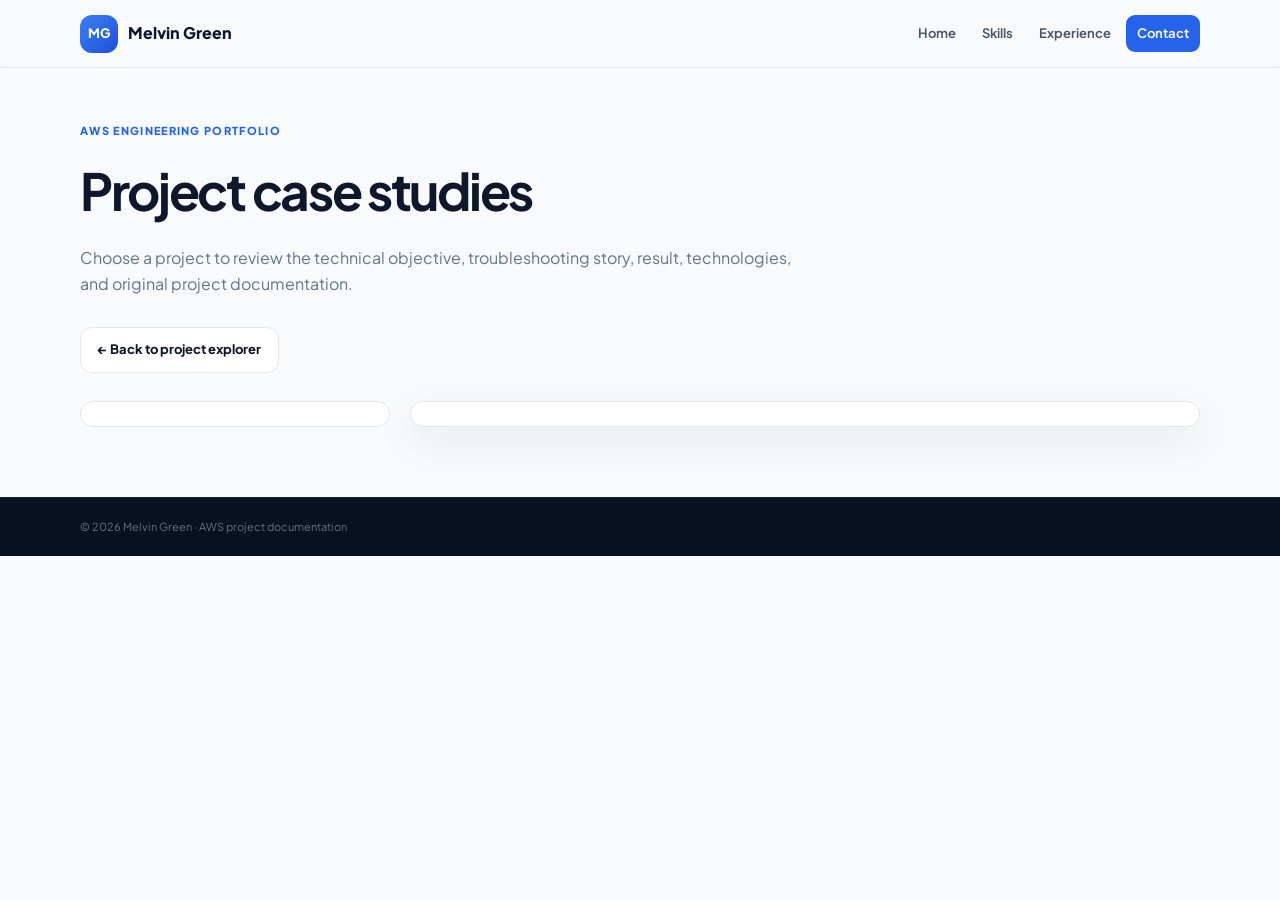
==== commit 71f5cce6: "Update projects.html" ====
--- a/projects.html
+++ b/projects.html
@@ -13,30 +13,39 @@
 <a class="skip" href="#main">Skip to content</a>
 
 <nav>
+
 <div class="container nav-in">
 <a class="brand" href="index.html">
 <span class="mark">MG</span> Melvin Green</a>
+
 <div class="nav-links">
 <a href="index.html">Home</a>
 <a href="index.html#skills">Skills</a>
 <a href="index.html#experience">Experience</a>
 <a class="cta" href="index.html#contact">Contact</a>
 </div>
+
 </div>
+
 </nav>
 
 <main id="main">
 
 <section class="projects-head">
+
 <div class="container">
+
 <div class="eyebrow">AWS Engineering Portfolio</div>
+
 <h1 style="font-size:clamp(2.2rem,4vw,3.5rem);letter-spacing:-.045em;margin:8px 0 12px">Project case studies</h1>
 <p class="section-intro">Choose a project to review the technical objective, troubleshooting story, result, technologies, and original project documentation.</p>
 <a class="btn" href="index.html#projects">← Back to project explorer</a>
 </div>
+
 </section>
 
 <div class="container projects-layout">
+
 <aside class="sidebar" aria-label="Project list" id="project-list">
 </aside>
 
@@ -44,10 +53,13 @@
 </section>
 
 </div>
+
 </main>
 
 <footer>
+
 <div class="container">© 2026 Melvin Green · AWS project documentation</div>
+
 </footer>
 
 <script src="js/projects-data.js">
--- a/css/styles.css
+++ b/css/styles.css
@@ -12,3 +12,18 @@
 /* projects page */.projects-head{padding:54px 0 28px}.projects-layout{display:grid;grid-template-columns:310px 1fr;gap:20px;padding-bottom:70px}.sidebar{position:sticky;top:88px;align-self:start;background:#fff;border:1px solid var(--line);border-radius:20px;padding:12px;max-height:calc(100vh - 110px);overflow:auto}.side-filter{width:100%;text-align:left;border:0;background:transparent;border-radius:11px;padding:10px;font:700 12px inherit;color:#475569;cursor:pointer}.side-filter.active,.side-filter:hover{background:var(--blue50);color:var(--blue)}.viewer{background:#fff;border:1px solid var(--line);border-radius:24px;overflow:hidden;box-shadow:var(--shadow)}.case-hero{padding:28px;border-bottom:1px solid var(--line)}.case-hero h1{font-size:30px;letter-spacing:-.035em;margin:10px 0}.case-cols{display:grid;grid-template-columns:1fr 1fr;gap:14px;margin-top:22px}.case-box{background:#f8fafc;border:1px solid var(--line);border-radius:14px;padding:15px}.case-box .label{font-size:10px;color:var(--blue);font-weight:800;text-transform:uppercase;letter-spacing:.08em}.case-box p{font-size:12.5px;color:#475569;margin:5px 0 0}.docbar{display:flex;justify-content:space-between;gap:10px;align-items:center;padding:10px 16px;border-bottom:1px solid var(--line);background:#fbfdff}.docbar span{font-size:11px;color:var(--muted)}.doc-actions{display:flex;gap:8px}.docframe{height:720px;background:#f1f5f9}.docframe iframe{border:0;width:100%;height:100%}.empty{padding:60px;text-align:center;color:var(--muted)}
 @media(max-width:900px){.hero-grid,.contact-grid{grid-template-columns:1fr}.project-grid{grid-template-columns:repeat(2,1fr)}.skills{grid-template-columns:repeat(2,1fr)}.projects-layout{grid-template-columns:1fr}.sidebar{position:static;max-height:none}.hero{padding-top:52px}.exp-card{grid-template-columns:1fr}.cert-grid{grid-template-columns:1fr 1fr}}
 @media(max-width:620px){.container{width:min(100% - 28px,1120px)}.nav-links a:not(.cta){display:none}.hero h1{font-size:2.7rem}.featured-grid,.project-grid,.skills,.cert-grid,.case-cols{grid-template-columns:1fr}.section{padding:52px 0}.docframe{height:560px}.case-hero{padding:20px}.case-hero h1{font-size:24px}.hero-card{padding:20px}}
+
+/* V2.1 flagship case studies */
+.case-objective,.architecture,.case-section{margin-top:18px;border:1px solid var(--line);border-radius:16px;padding:18px;background:#f8fafc}
+.case-objective{background:var(--blue50);border-color:#bfdbfe}
+.case-objective .label,.architecture .label,.case-section .label{font-size:10px;color:var(--blue);font-weight:800;text-transform:uppercase;letter-spacing:.08em}
+.case-objective p,.case-section p{font-size:13px;color:#475569;margin:7px 0 0;line-height:1.65}
+.case-detail-grid{display:grid;grid-template-columns:1fr 1fr;gap:14px}
+.case-section ul{padding-left:20px;margin:9px 0 0;color:#475569;font-size:13px;line-height:1.6}
+.case-section li{margin:6px 0}
+.learned{border-left:4px solid var(--blue)}
+.arch-flow{display:flex;align-items:center;gap:9px;flex-wrap:wrap;margin-top:12px}
+.arch-node{background:#fff;border:1px solid #cbd5e1;border-radius:10px;padding:9px 11px;font-size:11px;font-weight:800;color:#334155}
+.arch-arrow{font-weight:900;color:var(--blue)}
+.side-filter small{display:block;margin-top:3px;color:var(--blue);font-size:9px;text-transform:uppercase;letter-spacing:.08em}
+@media(max-width:620px){.case-detail-grid{grid-template-columns:1fr}.arch-arrow{transform:rotate(90deg)}.arch-flow{align-items:flex-start}}
